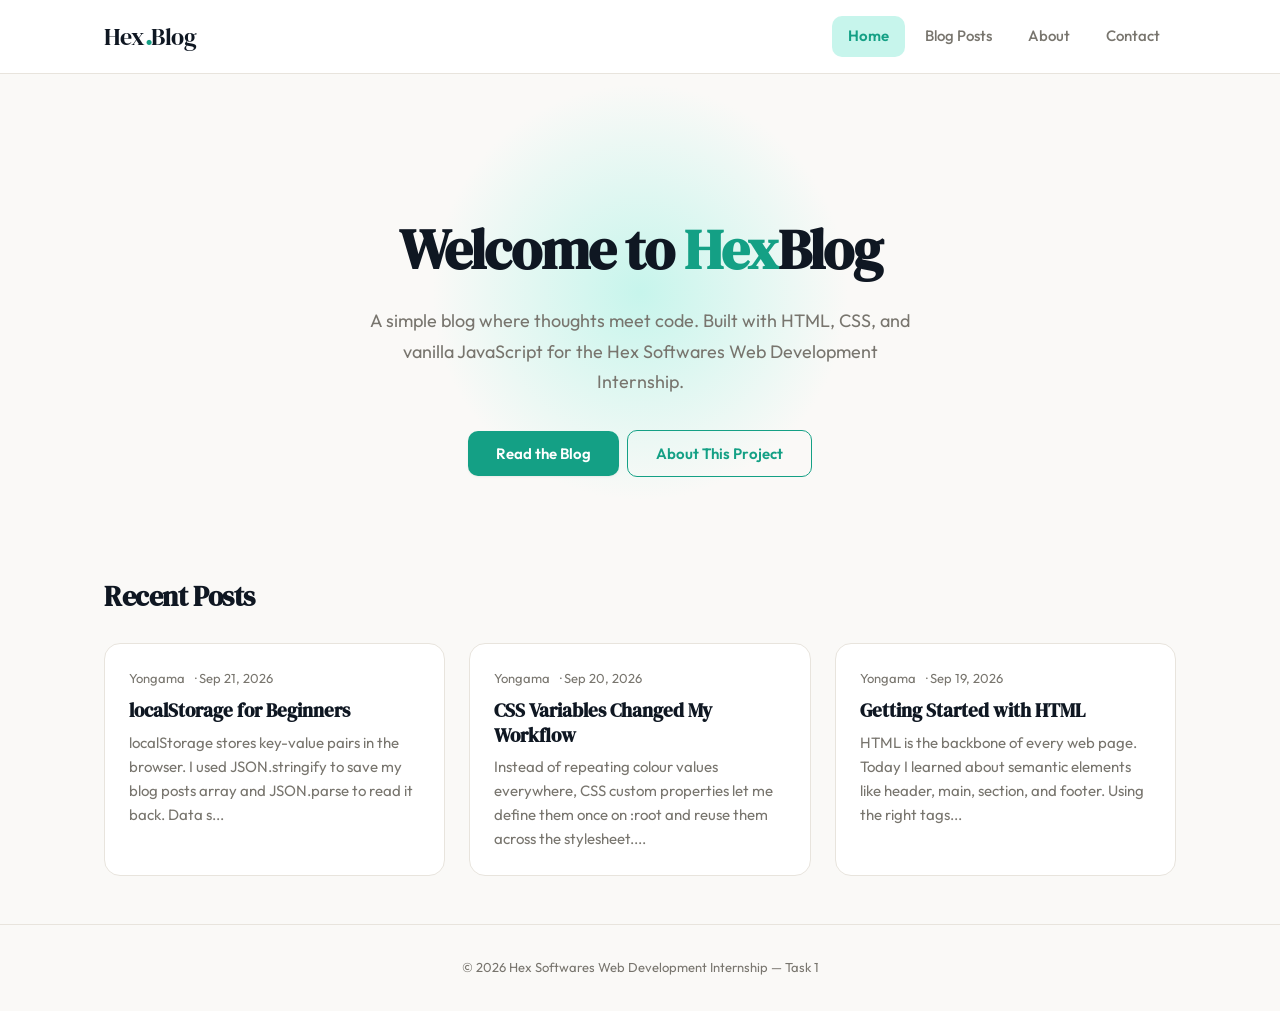
==== index.html @ 7363fd51 "Add complete blog website for Hex Softwares Task 1 Four-page responsive blog (Home, Blog Posts, Abou" ====
<!DOCTYPE html>
<html lang="en">
<head>
  <meta charset="UTF-8">
  <meta name="viewport" content="width=device-width, initial-scale=1.0">
  <title>Home — HexSoftwares Blog</title>
  <meta name="description" content="A simple blog website built for the Hex Softwares Web Development Internship — Task 1.">
  <link rel="stylesheet" href="css/styles.css">
</head>
<body>

  <!-- Header -->
  <header class="site-header">
    <div class="header-inner">
      <a href="index.html" class="logo">Hex<span class="dot">.</span>Blog</a>
      <button class="nav-toggle" aria-label="Open menu" aria-expanded="false">
        <svg xmlns="http://www.w3.org/2000/svg" fill="none" viewBox="0 0 24 24" stroke-width="2" stroke="currentColor"><path stroke-linecap="round" stroke-linejoin="round" d="M3.75 6.75h16.5M3.75 12h16.5m-16.5 5.25h16.5"/></svg>
      </button>
      <nav class="site-nav" aria-label="Primary">
        <button class="nav-close" aria-label="Close menu">
          <svg xmlns="http://www.w3.org/2000/svg" fill="none" viewBox="0 0 24 24" stroke-width="2" stroke="currentColor"><path stroke-linecap="round" stroke-linejoin="round" d="M6 18L18 6M6 6l12 12"/></svg>
        </button>
        <ul>
          <li><a href="index.html" class="active">Home</a></li>
          <li><a href="blog.html">Blog Posts</a></li>
          <li><a href="about.html">About</a></li>
          <li><a href="contact.html">Contact</a></li>
        </ul>
      </nav>
    </div>
  </header>

  <!-- Main Content -->
  <main>
    <!-- Hero Section -->
    <section class="hero">
      <h1>Welcome to <span class="accent">Hex</span>Blog</h1>
      <p class="hero-tagline">A simple blog where thoughts meet code. Built with HTML, CSS, and vanilla JavaScript for the Hex Softwares Web Development Internship.</p>
      <div class="hero-cta">
        <a href="blog.html" class="btn btn-primary">Read the Blog</a>
        <a href="about.html" class="btn btn-outline">About This Project</a>
      </div>
    </section>

    <!-- Recent Posts -->
    <section aria-labelledby="recent-heading">
      <h2 id="recent-heading" class="section-heading">Recent Posts</h2>
      <div id="recent-posts" class="card-grid cols-3"></div>
    </section>
  </main>

  <!-- Footer -->
  <footer class="site-footer">
    <p>&copy; 2026 Hex Softwares Web Development Internship &mdash; Task 1</p>
  </footer>

  <script src="js/app.js"></script>
</body>
</html>
---- css/styles.css ----
@import url('https://fonts.googleapis.com/css2?family=DM+Serif+Display:ital@0;1&family=Outfit:wght@300;400;500;600;700&display=swap');

:root {
  --font-display: 'DM Serif Display', Georgia, serif;
  --font-body: 'Outfit', system-ui, sans-serif;

  --clr-teal-50: #effcf9;
  --clr-teal-100: #c7f5ec;
  --clr-teal-200: #8de8d5;
  --clr-teal-400: #2ec4a5;
  --clr-teal-500: #14a085;
  --clr-teal-600: #0e7c68;
  --clr-teal-700: #0b5e4f;

  --clr-navy-800: #1a2332;
  --clr-navy-900: #0f1722;
  --clr-navy-950: #0a1018;

  --clr-cream-50: #faf9f7;
  --clr-cream-100: #f4f2ee;
  --clr-cream-200: #e8e4dd;

  --clr-gray-300: #c5c3be;
  --clr-gray-400: #9e9b94;
  --clr-gray-500: #78756e;
  --clr-gray-600: #5c5a54;

  --clr-red-500: #dc4a4a;
  --clr-red-100: #fce8e8;

  --clr-bg: var(--clr-cream-50);
  --clr-surface: #ffffff;
  --clr-surface-alt: var(--clr-cream-100);
  --clr-text: var(--clr-navy-900);
  --clr-text-muted: var(--clr-gray-500);
  --clr-accent: var(--clr-teal-500);
  --clr-accent-hover: var(--clr-teal-600);
  --clr-accent-soft: var(--clr-teal-100);
  --clr-border: var(--clr-cream-200);
  --clr-error: var(--clr-red-500);
  --clr-error-bg: var(--clr-red-100);

  --radius-sm: 6px;
  --radius-md: 10px;
  --radius-lg: 16px;
  --radius-xl: 24px;

  --shadow-sm: 0 1px 3px rgba(15,23,34,0.04), 0 1px 2px rgba(15,23,34,0.03);
  --shadow-md: 0 4px 12px rgba(15,23,34,0.06), 0 2px 4px rgba(15,23,34,0.04);
  --shadow-lg: 0 12px 32px rgba(15,23,34,0.08), 0 4px 8px rgba(15,23,34,0.04);
  --shadow-glow: 0 0 0 3px var(--clr-accent-soft);

  --space-xs: 4px;
  --space-sm: 8px;
  --space-md: 16px;
  --space-lg: 24px;
  --space-xl: 32px;
  --space-2xl: 48px;
  --space-3xl: 64px;
  --space-4xl: 96px;

  --max-w: 1120px;
  --transition: 220ms ease;
}

@media (prefers-color-scheme: dark) {
  :root:not([data-theme="light"]) {
    --clr-bg: var(--clr-navy-950);
    --clr-surface: var(--clr-navy-800);
    --clr-surface-alt: var(--clr-navy-900);
    --clr-text: #e8e6e1;
    --clr-text-muted: var(--clr-gray-400);
    --clr-accent: var(--clr-teal-400);
    --clr-accent-hover: var(--clr-teal-200);
    --clr-accent-soft: rgba(46,196,165,0.12);
    --clr-border: rgba(255,255,255,0.08);
    --clr-error: #f87171;
    --clr-error-bg: rgba(248,113,113,0.1);
    --shadow-sm: 0 1px 3px rgba(0,0,0,0.2);
    --shadow-md: 0 4px 12px rgba(0,0,0,0.25);
    --shadow-lg: 0 12px 32px rgba(0,0,0,0.35);
  }
}

:root[data-theme="dark"] {
  --clr-bg: var(--clr-navy-950);
  --clr-surface: var(--clr-navy-800);
  --clr-surface-alt: var(--clr-navy-900);
  --clr-text: #e8e6e1;
  --clr-text-muted: var(--clr-gray-400);
  --clr-accent: var(--clr-teal-400);
  --clr-accent-hover: var(--clr-teal-200);
  --clr-accent-soft: rgba(46,196,165,0.12);
  --clr-border: rgba(255,255,255,0.08);
  --clr-error: #f87171;
  --clr-error-bg: rgba(248,113,113,0.1);
  --shadow-sm: 0 1px 3px rgba(0,0,0,0.2);
  --shadow-md: 0 4px 12px rgba(0,0,0,0.25);
  --shadow-lg: 0 12px 32px rgba(0,0,0,0.35);
}

/* ── Reset ────────────────────────────────────────────── */

*,
*::before,
*::after {
  margin: 0;
  padding: 0;
  box-sizing: border-box;
}

html {
  scroll-behavior: smooth;
  -webkit-text-size-adjust: 100%;
}

body {
  font-family: var(--font-body);
  font-size: 16px;
  line-height: 1.65;
  color: var(--clr-text);
  background: var(--clr-bg);
  min-height: 100vh;
  display: flex;
  flex-direction: column;
  -webkit-font-smoothing: antialiased;
}

img {
  max-width: 100%;
  display: block;
}

a {
  color: var(--clr-accent);
  text-decoration: none;
  transition: color var(--transition);
}

a:hover {
  color: var(--clr-accent-hover);
}

a:focus-visible,
button:focus-visible,
input:focus-visible,
textarea:focus-visible {
  outline: 2px solid var(--clr-accent);
  outline-offset: 2px;
}

/* ── Header ───────────────────────────────────────────── */

.site-header {
  position: sticky;
  top: 0;
  z-index: 100;
  background: var(--clr-surface);
  border-bottom: 1px solid var(--clr-border);
  backdrop-filter: blur(12px);
  -webkit-backdrop-filter: blur(12px);
}

.header-inner {
  max-width: var(--max-w);
  margin: 0 auto;
  padding: var(--space-md) var(--space-lg);
  display: flex;
  align-items: center;
  justify-content: space-between;
  gap: var(--space-md);
}

.logo {
  font-family: var(--font-display);
  font-size: 1.5rem;
  color: var(--clr-text);
  text-decoration: none;
  letter-spacing: -0.02em;
  transition: color var(--transition);
}

.logo .dot {
  color: var(--clr-accent);
  font-weight: 700;
}

.logo:hover {
  color: var(--clr-accent);
}

/* ── Navigation ───────────────────────────────────────── */

.nav-toggle {
  display: none;
  background: none;
  border: none;
  cursor: pointer;
  padding: var(--space-sm);
  color: var(--clr-text);
}

.nav-toggle svg {
  width: 24px;
  height: 24px;
  display: block;
}

.site-nav ul {
  list-style: none;
  display: flex;
  gap: var(--space-xs);
}

.site-nav a {
  display: block;
  padding: var(--space-sm) var(--space-md);
  border-radius: var(--radius-md);
  color: var(--clr-text-muted);
  font-weight: 500;
  font-size: 0.9375rem;
  transition: color var(--transition), background var(--transition);
}

.site-nav a:hover {
  color: var(--clr-text);
  background: var(--clr-surface-alt);
}

.site-nav a.active {
  color: var(--clr-accent);
  background: var(--clr-accent-soft);
  font-weight: 600;
}

@media (max-width: 680px) {
  .nav-toggle {
    display: block;
  }

  .site-nav {
    position: fixed;
    inset: 0;
    background: var(--clr-surface);
    z-index: 200;
    display: flex;
    align-items: center;
    justify-content: center;
    opacity: 0;
    visibility: hidden;
    transition: opacity 280ms ease, visibility 280ms ease;
  }

  .site-nav.open {
    opacity: 1;
    visibility: visible;
  }

  .site-nav ul {
    flex-direction: column;
    align-items: center;
    gap: var(--space-md);
  }

  .site-nav a {
    font-size: 1.25rem;
    padding: var(--space-md) var(--space-xl);
  }

  .nav-close {
    position: absolute;
    top: var(--space-lg);
    right: var(--space-lg);
    background: none;
    border: none;
    cursor: pointer;
    color: var(--clr-text);
    padding: var(--space-sm);
  }

  .nav-close svg {
    width: 28px;
    height: 28px;
    display: block;
  }
}

@media (min-width: 681px) {
  .nav-close {
    display: none;
  }
}

/* ── Main ─────────────────────────────────────────────── */

main {
  flex: 1;
  max-width: var(--max-w);
  margin: 0 auto;
  padding: var(--space-2xl) var(--space-lg);
  width: 100%;
}

/* ── Hero ─────────────────────────────────────────────── */

.hero {
  text-align: center;
  padding: var(--space-4xl) var(--space-lg);
  position: relative;
}

.hero::before {
  content: '';
  position: absolute;
  top: -40px;
  left: 50%;
  transform: translateX(-50%);
  width: 420px;
  height: 420px;
  border-radius: 50%;
  background: radial-gradient(circle, var(--clr-accent-soft) 0%, transparent 70%);
  pointer-events: none;
  z-index: -1;
}

.hero h1 {
  font-family: var(--font-display);
  font-size: clamp(2.2rem, 5vw, 3.5rem);
  line-height: 1.15;
  letter-spacing: -0.025em;
  color: var(--clr-text);
  margin-bottom: var(--space-lg);
  animation: fadeSlideUp 600ms ease both;
}

.hero h1 .accent {
  color: var(--clr-accent);
}

.hero-tagline {
  font-size: 1.125rem;
  color: var(--clr-text-muted);
  max-width: 540px;
  margin: 0 auto var(--space-xl);
  line-height: 1.7;
  animation: fadeSlideUp 600ms 120ms ease both;
}

.hero-cta {
  display: inline-flex;
  align-items: center;
  gap: var(--space-sm);
  animation: fadeSlideUp 600ms 240ms ease both;
}

@keyframes fadeSlideUp {
  from {
    opacity: 0;
    transform: translateY(18px);
  }
  to {
    opacity: 1;
    transform: translateY(0);
  }
}

/* ── Section Headings ─────────────────────────────────── */

.section-heading {
  font-family: var(--font-display);
  font-size: 1.75rem;
  margin-bottom: var(--space-lg);
  letter-spacing: -0.015em;
}

.page-title {
  font-family: var(--font-display);
  font-size: clamp(1.8rem, 4vw, 2.5rem);
  margin-bottom: var(--space-lg);
  letter-spacing: -0.02em;
  animation: fadeSlideUp 500ms ease both;
}

/* ── Buttons ──────────────────────────────────────────── */

.btn {
  display: inline-flex;
  align-items: center;
  justify-content: center;
  gap: var(--space-sm);
  font-family: var(--font-body);
  font-weight: 600;
  font-size: 0.9375rem;
  padding: 12px 28px;
  border-radius: var(--radius-md);
  border: none;
  cursor: pointer;
  transition: all var(--transition);
  text-decoration: none;
  line-height: 1.4;
}

.btn-primary {
  background: var(--clr-accent);
  color: #fff;
  box-shadow: var(--shadow-sm);
}

.btn-primary:hover {
  background: var(--clr-accent-hover);
  box-shadow: var(--shadow-md);
  transform: translateY(-1px);
  color: #fff;
}

.btn-primary:active {
  transform: translateY(0);
}

.btn-outline {
  background: transparent;
  color: var(--clr-accent);
  border: 1.5px solid var(--clr-accent);
}

.btn-outline:hover {
  background: var(--clr-accent-soft);
  color: var(--clr-accent-hover);
}

.btn-danger {
  background: transparent;
  color: var(--clr-error);
  border: 1.5px solid var(--clr-error);
  font-size: 0.8125rem;
  padding: 6px 14px;
}

.btn-danger:hover {
  background: var(--clr-error-bg);
}

/* ── Cards ────────────────────────────────────────────── */

.card-grid {
  display: grid;
  gap: var(--space-lg);
}

@media (min-width: 640px) {
  .card-grid {
    grid-template-columns: repeat(2, 1fr);
  }
}

@media (min-width: 900px) {
  .card-grid.cols-3 {
    grid-template-columns: repeat(3, 1fr);
  }
}

.card {
  background: var(--clr-surface);
  border: 1px solid var(--clr-border);
  border-radius: var(--radius-lg);
  padding: var(--space-lg);
  transition: box-shadow var(--transition), transform var(--transition);
  display: flex;
  flex-direction: column;
}

.card:hover {
  box-shadow: var(--shadow-md);
  transform: translateY(-2px);
}

.card-meta {
  display: flex;
  align-items: center;
  gap: var(--space-sm);
  margin-bottom: var(--space-sm);
  font-size: 0.8125rem;
  color: var(--clr-text-muted);
  flex-wrap: wrap;
}

.card-meta .dot-sep::before {
  content: '\00b7';
  margin: 0 2px;
}

.card h3 {
  font-family: var(--font-display);
  font-size: 1.2rem;
  margin-bottom: var(--space-sm);
  line-height: 1.3;
}

.card p {
  color: var(--clr-text-muted);
  font-size: 0.9375rem;
  line-height: 1.6;
  flex: 1;
}

.card-actions {
  margin-top: var(--space-md);
  display: flex;
  gap: var(--space-sm);
}

/* ── Empty State ──────────────────────────────────────── */

.empty-state {
  text-align: center;
  padding: var(--space-3xl) var(--space-lg);
  color: var(--clr-text-muted);
}

.empty-state svg {
  width: 56px;
  height: 56px;
  margin: 0 auto var(--space-md);
  opacity: 0.4;
  color: var(--clr-accent);
}

.empty-state p {
  margin-bottom: var(--space-lg);
  font-size: 1.0625rem;
}

/* ── Forms ────────────────────────────────────────────── */

.form-section {
  background: var(--clr-surface);
  border: 1px solid var(--clr-border);
  border-radius: var(--radius-lg);
  padding: var(--space-xl);
  margin-bottom: var(--space-2xl);
}

.form-section h2 {
  font-family: var(--font-display);
  font-size: 1.4rem;
  margin-bottom: var(--space-lg);
}

.form-group {
  margin-bottom: var(--space-md);
}

.form-group label {
  display: block;
  font-weight: 500;
  font-size: 0.9375rem;
  margin-bottom: var(--space-xs);
  color: var(--clr-text);
}

.form-row {
  display: grid;
  gap: var(--space-md);
}

@media (min-width: 640px) {
  .form-row {
    grid-template-columns: 1fr 1fr;
  }
}

input[type="text"],
input[type="email"],
input[type="date"],
textarea {
  width: 100%;
  font-family: var(--font-body);
  font-size: 0.9375rem;
  padding: 10px 14px;
  border: 1.5px solid var(--clr-border);
  border-radius: var(--radius-sm);
  background: var(--clr-bg);
  color: var(--clr-text);
  transition: border-color var(--transition), box-shadow var(--transition);
  line-height: 1.5;
}

input:focus,
textarea:focus {
  border-color: var(--clr-accent);
  box-shadow: var(--shadow-glow);
}

textarea {
  resize: vertical;
  min-height: 120px;
}

.field-error {
  color: var(--clr-error);
  font-size: 0.8125rem;
  margin-top: var(--space-xs);
  display: none;
}

.form-group.has-error input,
.form-group.has-error textarea {
  border-color: var(--clr-error);
}

.form-group.has-error .field-error {
  display: block;
}

.form-success {
  background: var(--clr-accent-soft);
  color: var(--clr-teal-700);
  padding: var(--space-md) var(--space-lg);
  border-radius: var(--radius-md);
  font-weight: 500;
  margin-top: var(--space-md);
  display: none;
  animation: fadeSlideUp 300ms ease both;
}

@media (prefers-color-scheme: dark) {
  :root:not([data-theme="light"]) .form-success {
    color: var(--clr-teal-200);
  }
}

:root[data-theme="dark"] .form-success {
  color: var(--clr-teal-200);
}

/* ── About & Contact pages ────────────────────────────── */

.prose {
  max-width: 680px;
}

.prose p {
  margin-bottom: var(--space-md);
  color: var(--clr-text-muted);
  line-height: 1.75;
}

.prose p:last-child {
  margin-bottom: 0;
}

.highlight-box {
  background: var(--clr-accent-soft);
  border-left: 4px solid var(--clr-accent);
  border-radius: 0 var(--radius-md) var(--radius-md) 0;
  padding: var(--space-lg);
  margin: var(--space-xl) 0;
}

.highlight-box p {
  color: var(--clr-text) !important;
  margin: 0;
  font-weight: 500;
}

/* ── Footer ───────────────────────────────────────────── */

.site-footer {
  border-top: 1px solid var(--clr-border);
  padding: var(--space-xl) var(--space-lg);
  text-align: center;
  color: var(--clr-text-muted);
  font-size: 0.8125rem;
  margin-top: auto;
}

.site-footer a {
  color: var(--clr-accent);
  font-weight: 500;
}

/* ── Toast notification ───────────────────────────────── */

.toast {
  position: fixed;
  bottom: var(--space-xl);
  right: var(--space-xl);
  background: var(--clr-surface);
  border: 1px solid var(--clr-border);
  border-radius: var(--radius-md);
  padding: var(--space-md) var(--space-lg);
  box-shadow: var(--shadow-lg);
  font-weight: 500;
  font-size: 0.9375rem;
  z-index: 1000;
  animation: toastIn 300ms ease both;
  max-width: 360px;
}

.toast.success {
  border-left: 4px solid var(--clr-accent);
}

.toast.removing {
  animation: toastOut 250ms ease both;
}

@keyframes toastIn {
  from {
    opacity: 0;
    transform: translateY(16px) scale(0.96);
  }
  to {
    opacity: 1;
    transform: translateY(0) scale(1);
  }
}

@keyframes toastOut {
  to {
    opacity: 0;
    transform: translateY(10px) scale(0.96);
  }
}

/* ── Utilities ────────────────────────────────────────── */

.sr-only {
  position: absolute;
  width: 1px;
  height: 1px;
  padding: 0;
  margin: -1px;
  overflow: hidden;
  clip: rect(0,0,0,0);
  border: 0;
}

@media (prefers-reduced-motion: reduce) {
  *,
  *::before,
  *::after {
    animation-duration: 0.01ms !important;
    animation-iteration-count: 1 !important;
    transition-duration: 0.01ms !important;
  }

  html {
    scroll-behavior: auto;
  }
}
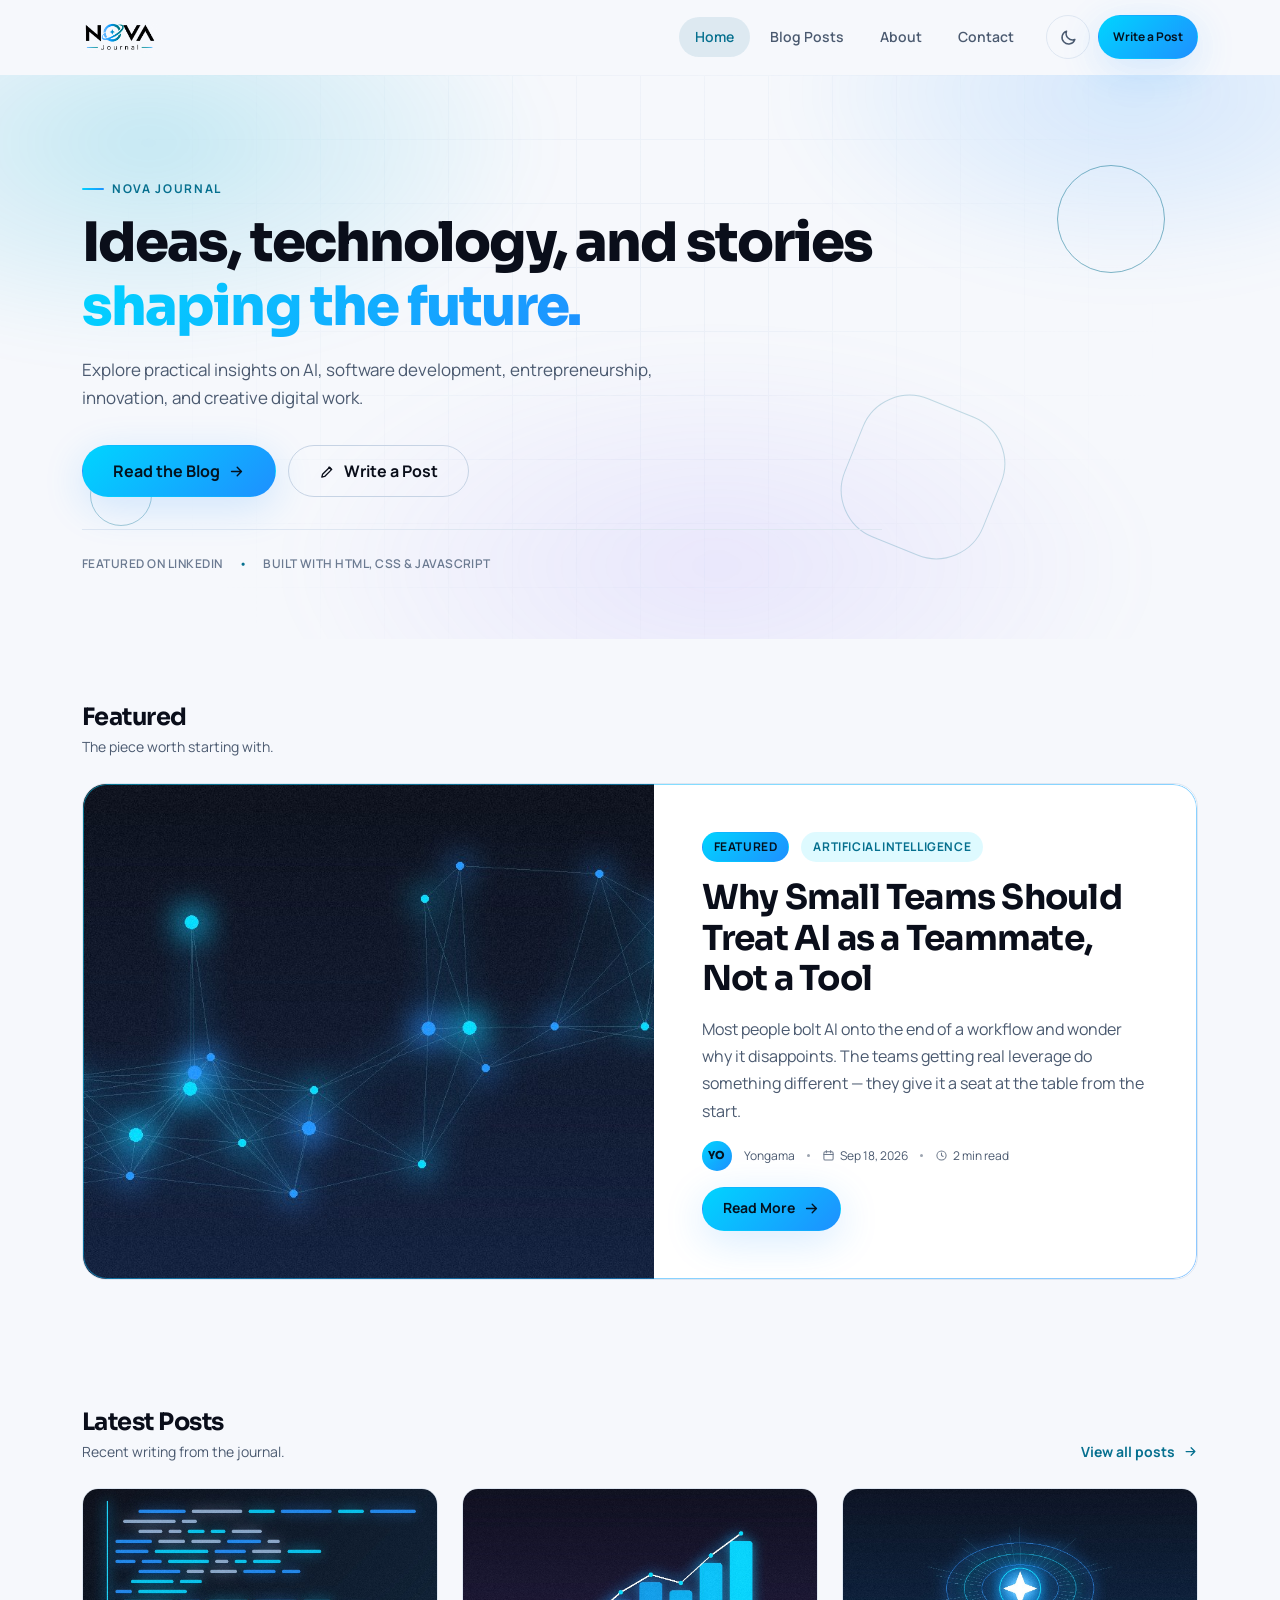
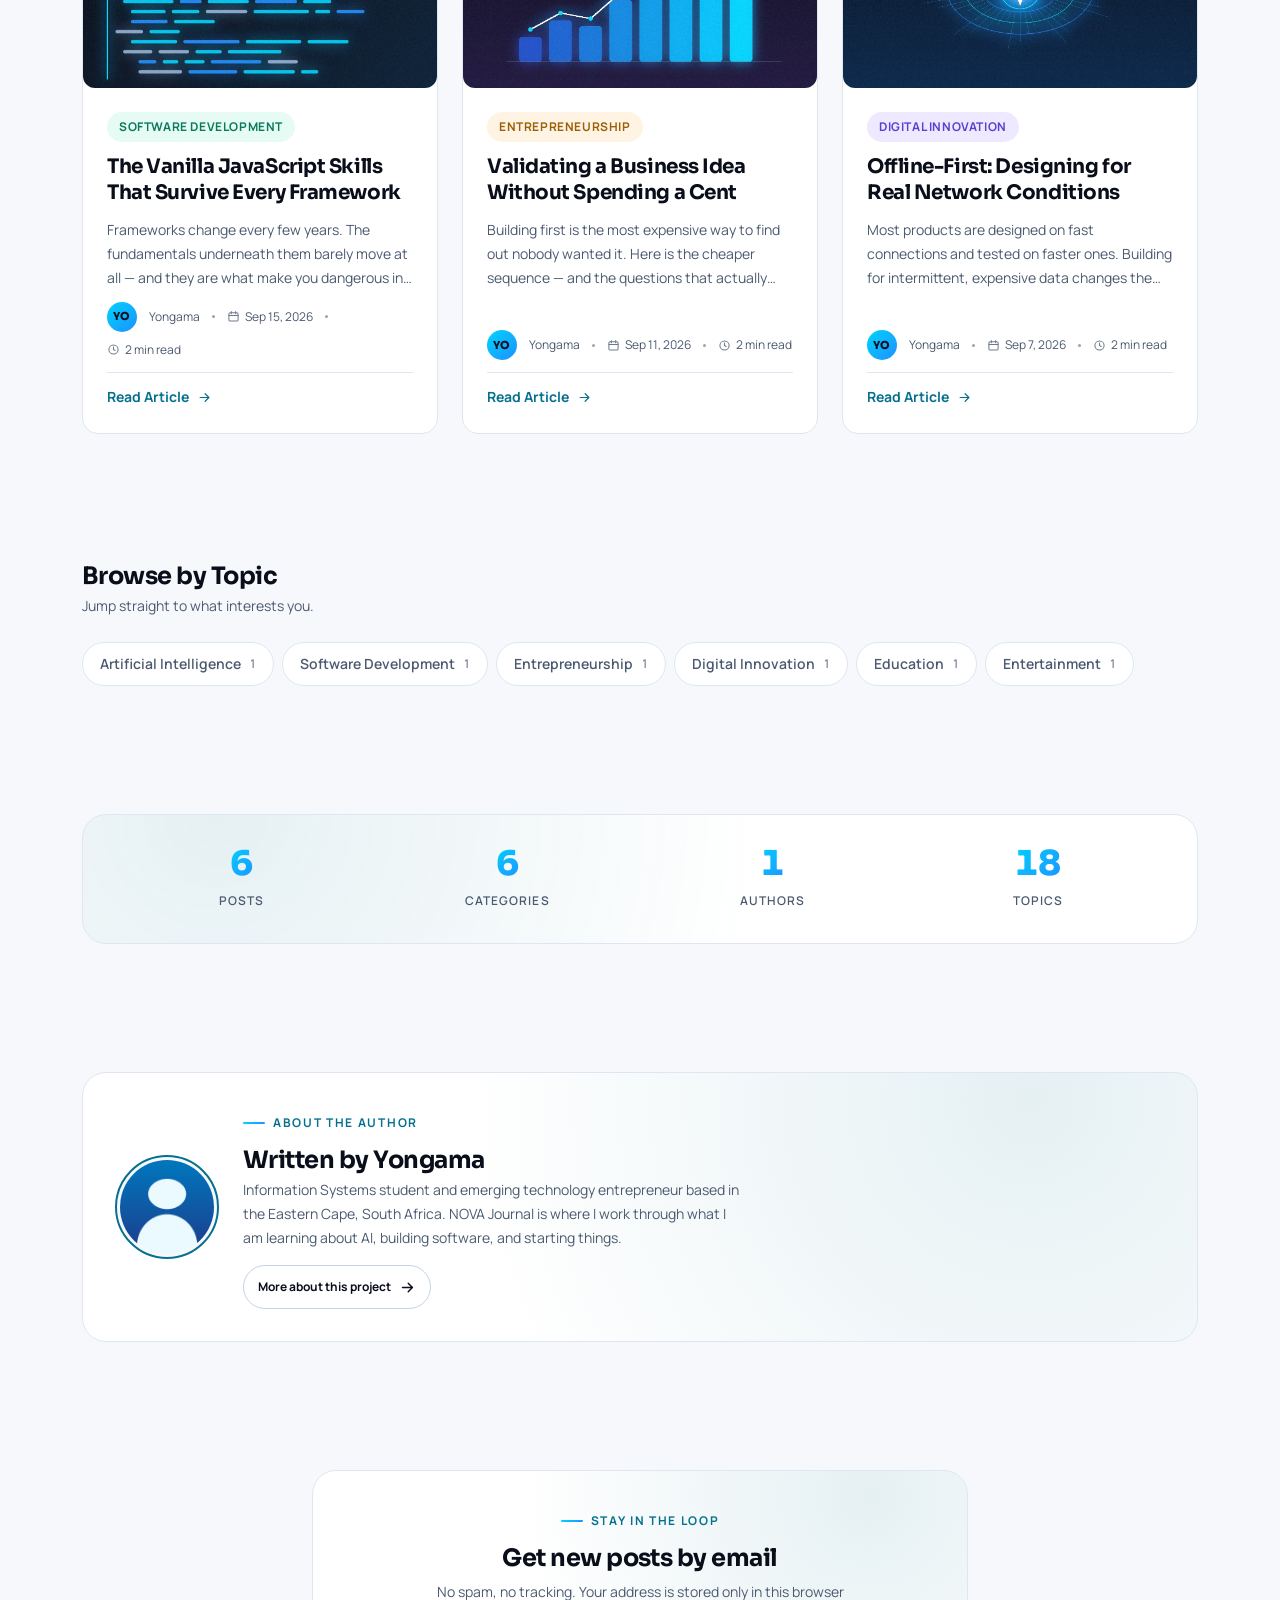
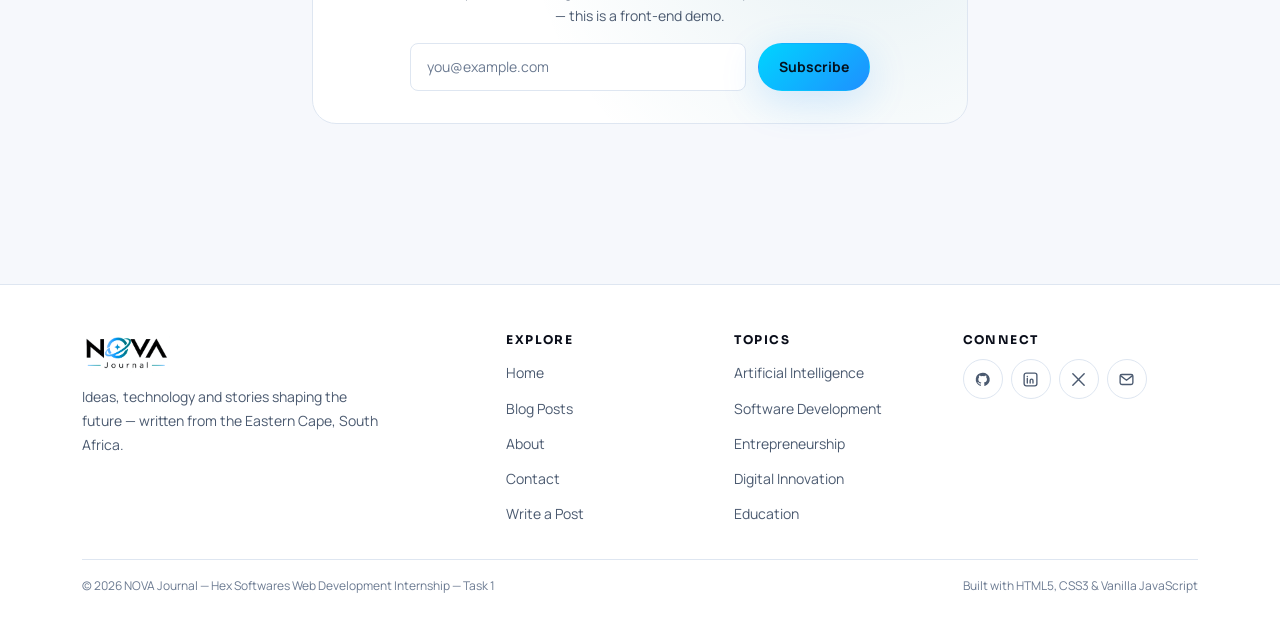
==== commit 404e5871: "Rebuild as NOVA Journal: six-page blog with images, search and editor Expands the four-page starter " ====
--- a/index.html
+++ b/index.html
@@ -1,59 +1,282 @@
 <!DOCTYPE html>
-<html lang="en">
+<html lang="en" data-theme="dark">
 <head>
-  <meta charset="UTF-8">
-  <meta name="viewport" content="width=device-width, initial-scale=1.0">
-  <title>Home — HexSoftwares Blog</title>
-  <meta name="description" content="A simple blog website built for the Hex Softwares Web Development Internship — Task 1.">
-  <link rel="stylesheet" href="css/styles.css">
+<meta charset="UTF-8">
+<meta name="viewport" content="width=device-width, initial-scale=1.0">
+<title>NOVA Journal — Ideas, Technology and Stories Shaping the Future</title>
+<meta name="description" content="A personal technology journal covering AI, software development, entrepreneurship, digital innovation, education and creative media. Built for the Hex Softwares Web Development Internship.">
+<link rel="icon" href="assets/images/favicon.png" type="image/png">
+<link rel="stylesheet" href="css/style.css">
+<link rel="stylesheet" href="css/responsive.css">
+<script>
+/* Apply the saved theme before first paint so there is no colour flash. */
+(function () {
+  try {
+    var raw = localStorage.getItem('hexsoftwares_theme');
+    var t = raw ? JSON.parse(raw) : null;
+    if (t !== 'light' && t !== 'dark') {
+      t = (window.matchMedia && window.matchMedia('(prefers-color-scheme: light)').matches) ? 'light' : 'dark';
+    }
+    document.documentElement.setAttribute('data-theme', t);
+  } catch (e) { /* keep the dark default */ }
+  document.documentElement.classList.add('js');
+})();
+</script>
 </head>
 <body>
 
-  <!-- Header -->
-  <header class="site-header">
-    <div class="header-inner">
-      <a href="index.html" class="logo">Hex<span class="dot">.</span>Blog</a>
-      <button class="nav-toggle" aria-label="Open menu" aria-expanded="false">
-        <svg xmlns="http://www.w3.org/2000/svg" fill="none" viewBox="0 0 24 24" stroke-width="2" stroke="currentColor"><path stroke-linecap="round" stroke-linejoin="round" d="M3.75 6.75h16.5M3.75 12h16.5m-16.5 5.25h16.5"/></svg>
+<a class="skip-link" href="#main">Skip to content</a>
+
+<!-- ===================== HEADER ===================== -->
+<header class="site-header">
+  <div class="container header-inner">
+    <a href="index.html" class="brand" aria-label="NOVA Journal — home">
+      <img src="assets/images/nova-journal-logo.png" alt="NOVA Journal" width="1053" height="476" data-fallback="assets/images/fallback.jpg">
+    </a>
+
+    <nav class="site-nav" id="site-nav" aria-label="Primary">
+      <ul>
+        <li><a class="nav-link" href="index.html" data-page="index.html">Home</a></li>
+        <li><a class="nav-link" href="blog.html" data-page="blog.html post.html">Blog Posts</a></li>
+        <li><a class="nav-link" href="about.html" data-page="about.html">About</a></li>
+        <li><a class="nav-link" href="contact.html" data-page="contact.html">Contact</a></li>
+      </ul>
+      <div class="nav-cta">
+        <a class="btn btn-primary" href="create-post.html">Write a Post</a>
+      </div>
+    </nav>
+
+    <div class="header-actions">
+      <button class="btn-icon theme-toggle" type="button" aria-label="Switch theme">
+        <svg class="icon-sun" viewBox="0 0 24 24" fill="none" stroke="currentColor" stroke-width="1.9" stroke-linecap="round" aria-hidden="true"><circle cx="12" cy="12" r="4.2"/><path d="M12 2v2M12 20v2M2 12h2M20 12h2M4.9 4.9l1.4 1.4M17.7 17.7l1.4 1.4M19.1 4.9l-1.4 1.4M6.3 17.7l-1.4 1.4"/></svg>
+        <svg class="icon-moon" viewBox="0 0 24 24" fill="none" stroke="currentColor" stroke-width="1.9" stroke-linecap="round" stroke-linejoin="round" aria-hidden="true"><path d="M20 14.5A8.2 8.2 0 019.5 4 8.3 8.3 0 1020 14.5z"/></svg>
       </button>
-      <nav class="site-nav" aria-label="Primary">
-        <button class="nav-close" aria-label="Close menu">
-          <svg xmlns="http://www.w3.org/2000/svg" fill="none" viewBox="0 0 24 24" stroke-width="2" stroke="currentColor"><path stroke-linecap="round" stroke-linejoin="round" d="M6 18L18 6M6 6l12 12"/></svg>
-        </button>
+
+      <a class="btn btn-primary btn-sm btn-cta" href="create-post.html">Write a Post</a>
+
+      <button class="nav-toggle" type="button" aria-label="Open navigation menu" aria-expanded="false" aria-controls="site-nav">
+        <svg class="icon-open" viewBox="0 0 24 24" fill="none" stroke="currentColor" stroke-width="2" stroke-linecap="round" aria-hidden="true"><path d="M4 7h16M4 12h16M4 17h16"/></svg>
+        <svg class="icon-close" viewBox="0 0 24 24" fill="none" stroke="currentColor" stroke-width="2" stroke-linecap="round" aria-hidden="true"><path d="M6 6l12 12M18 6L6 18"/></svg>
+      </button>
+    </div>
+  </div>
+</header>
+
+<main id="main">
+
+  <!-- ===================== HERO ===================== -->
+  <section class="hero">
+    <div class="hero-mesh" aria-hidden="true"></div>
+    <span class="hero-shape s1" aria-hidden="true"></span>
+    <span class="hero-shape s2" aria-hidden="true"></span>
+    <span class="hero-shape s3" aria-hidden="true"></span>
+
+    <div class="container">
+      <div class="hero-inner">
+        <p class="eyebrow">NOVA Journal</p>
+        <h1>Ideas, technology, and stories <span class="grad">shaping the future.</span></h1>
+        <p class="hero-sub">Explore practical insights on AI, software development, entrepreneurship, innovation, and creative digital work.</p>
+
+        <div class="hero-cta">
+          <a class="btn btn-primary btn-lg" href="blog.html">
+            Read the Blog
+            <svg viewBox="0 0 24 24" fill="none" stroke="currentColor" stroke-width="2" stroke-linecap="round" stroke-linejoin="round" aria-hidden="true"><path d="M5 12h14M13 6l6 6-6 6"/></svg>
+          </a>
+          <a class="btn btn-ghost btn-lg" href="create-post.html">
+            <svg viewBox="0 0 24 24" fill="none" stroke="currentColor" stroke-width="1.9" stroke-linecap="round" stroke-linejoin="round" aria-hidden="true"><path d="M4 20l4-1 10-10-3-3L5 16z"/><path d="M14 6l3 3"/></svg>
+            Write a Post
+          </a>
+        </div>
+
+        <p class="trust-strip">
+          <span>Featured on LinkedIn</span>
+          <span class="sep" aria-hidden="true">•</span>
+          <span>Built with HTML, CSS &amp; JavaScript</span>
+        </p>
+      </div>
+    </div>
+  </section>
+
+  <!-- ===================== FEATURED POST ===================== -->
+  <section class="section" aria-labelledby="featured-heading">
+    <div class="container">
+      <div class="section-head reveal">
+        <div>
+          <h2 class="section-title" id="featured-heading">Featured</h2>
+          <p class="section-sub">The piece worth starting with.</p>
+        </div>
+      </div>
+      <div id="featured-post"></div>
+    </div>
+  </section>
+
+  <!-- ===================== LATEST POSTS ===================== -->
+  <section class="section" aria-labelledby="latest-heading">
+    <div class="container">
+      <div class="section-head reveal">
+        <div>
+          <h2 class="section-title" id="latest-heading">Latest Posts</h2>
+          <p class="section-sub">Recent writing from the journal.</p>
+        </div>
+        <a class="read-link" href="blog.html">
+          View all posts
+          <svg viewBox="0 0 24 24" fill="none" stroke="currentColor" stroke-width="2" stroke-linecap="round" stroke-linejoin="round" aria-hidden="true"><path d="M5 12h14M13 6l6 6-6 6"/></svg>
+        </a>
+      </div>
+      <div class="grid grid-3" id="latest-posts"></div>
+    </div>
+  </section>
+
+  <!-- ===================== CATEGORIES ===================== -->
+  <section class="section" aria-labelledby="topics-heading">
+    <div class="container">
+      <div class="section-head reveal">
+        <div>
+          <h2 class="section-title" id="topics-heading">Browse by Topic</h2>
+          <p class="section-sub">Jump straight to what interests you.</p>
+        </div>
+      </div>
+      <div class="chip-row reveal" id="category-chips"></div>
+    </div>
+  </section>
+
+  <!-- ===================== STATS ===================== -->
+  <section class="section" aria-labelledby="stats-heading">
+    <div class="container">
+      <h2 class="sr-only" id="stats-heading">Journal statistics</h2>
+      <div class="stats reveal" id="stats">
+        <div class="stat">
+          <span class="stat-num" data-stat="posts">0</span>
+          <span class="stat-label">Posts</span>
+        </div>
+        <div class="stat">
+          <span class="stat-num" data-stat="categories">0</span>
+          <span class="stat-label">Categories</span>
+        </div>
+        <div class="stat">
+          <span class="stat-num" data-stat="authors">0</span>
+          <span class="stat-label">Authors</span>
+        </div>
+        <div class="stat">
+          <span class="stat-num" data-stat="topics">0</span>
+          <span class="stat-label">Topics</span>
+        </div>
+      </div>
+    </div>
+  </section>
+
+  <!-- ===================== ABOUT PREVIEW ===================== -->
+  <section class="section" aria-labelledby="about-preview-heading">
+    <div class="container">
+      <div class="panel panel-gradient reveal">
+        <div class="about-preview">
+          <img class="about-portrait" src="assets/images/author-avatar.jpg" alt="Portrait of Yongama, author of NOVA Journal" width="400" height="400" data-fallback="assets/images/fallback.jpg">
+          <div>
+            <p class="eyebrow">About the author</p>
+            <h2 class="section-title" id="about-preview-heading">Written by Yongama</h2>
+            <p class="section-sub" style="font-size:var(--fs-sm); margin-bottom:var(--sp-4); max-width:56ch;">
+              Information Systems student and emerging technology entrepreneur based in the Eastern Cape, South Africa.
+              NOVA Journal is where I work through what I am learning about AI, building software, and starting things.
+            </p>
+            <a class="btn btn-ghost btn-sm" href="about.html">
+              More about this project
+              <svg viewBox="0 0 24 24" fill="none" stroke="currentColor" stroke-width="2" stroke-linecap="round" stroke-linejoin="round" aria-hidden="true"><path d="M5 12h14M13 6l6 6-6 6"/></svg>
+            </a>
+          </div>
+        </div>
+      </div>
+    </div>
+  </section>
+
+  <!-- ===================== NEWSLETTER ===================== -->
+  <section class="section" aria-labelledby="newsletter-heading">
+    <div class="container container-narrow">
+      <div class="panel panel-gradient reveal" style="text-align:center;">
+        <p class="eyebrow" style="justify-content:center;">Stay in the loop</p>
+        <h2 class="section-title" id="newsletter-heading">Get new posts by email</h2>
+        <p class="section-sub" style="max-width:46ch; margin:var(--sp-2) auto 0;">
+          No spam, no tracking. Your address is stored only in this browser — this is a front-end demo.
+        </p>
+
+        <form class="newsletter-form" data-newsletter novalidate style="justify-content:center; max-width:460px; margin-inline:auto;">
+          <div class="field">
+            <label class="sr-only" for="newsletter-email">Email address</label>
+            <input type="email" id="newsletter-email" name="email" placeholder="you@example.com" autocomplete="email" required>
+            <p class="field-error" id="newsletter-error">Please enter a valid email address.</p>
+          </div>
+          <button class="btn btn-primary" type="submit">Subscribe</button>
+        </form>
+      </div>
+    </div>
+  </section>
+
+</main>
+
+<!-- ===================== FOOTER ===================== -->
+<footer class="site-footer">
+  <div class="container">
+    <div class="footer-grid">
+      <div>
+        <a href="index.html" class="footer-brand" aria-label="NOVA Journal — home">
+          <img src="assets/images/nova-journal-logo.png" alt="NOVA Journal" width="1053" height="476" data-fallback="assets/images/fallback.jpg">
+        </a>
+        <p class="footer-tagline">Ideas, technology and stories shaping the future — written from the Eastern Cape, South Africa.</p>
+      </div>
+
+      <div class="footer-col">
+        <h4>Explore</h4>
         <ul>
-          <li><a href="index.html" class="active">Home</a></li>
+          <li><a href="index.html">Home</a></li>
           <li><a href="blog.html">Blog Posts</a></li>
           <li><a href="about.html">About</a></li>
           <li><a href="contact.html">Contact</a></li>
+          <li><a href="create-post.html">Write a Post</a></li>
         </ul>
-      </nav>
-    </div>
-  </header>
-
-  <!-- Main Content -->
-  <main>
-    <!-- Hero Section -->
-    <section class="hero">
-      <h1>Welcome to <span class="accent">Hex</span>Blog</h1>
-      <p class="hero-tagline">A simple blog where thoughts meet code. Built with HTML, CSS, and vanilla JavaScript for the Hex Softwares Web Development Internship.</p>
-      <div class="hero-cta">
-        <a href="blog.html" class="btn btn-primary">Read the Blog</a>
-        <a href="about.html" class="btn btn-outline">About This Project</a>
-      </div>
-    </section>
-
-    <!-- Recent Posts -->
-    <section aria-labelledby="recent-heading">
-      <h2 id="recent-heading" class="section-heading">Recent Posts</h2>
-      <div id="recent-posts" class="card-grid cols-3"></div>
-    </section>
-  </main>
-
-  <!-- Footer -->
-  <footer class="site-footer">
-    <p>&copy; 2026 Hex Softwares Web Development Internship &mdash; Task 1</p>
-  </footer>
-
-  <script src="js/app.js"></script>
+      </div>
+
+      <div class="footer-col">
+        <h4>Topics</h4>
+        <ul>
+          <li><a href="blog.html?category=Artificial%20Intelligence">Artificial Intelligence</a></li>
+          <li><a href="blog.html?category=Software%20Development">Software Development</a></li>
+          <li><a href="blog.html?category=Entrepreneurship">Entrepreneurship</a></li>
+          <li><a href="blog.html?category=Digital%20Innovation">Digital Innovation</a></li>
+          <li><a href="blog.html?category=Education">Education</a></li>
+        </ul>
+      </div>
+
+      <div class="footer-col">
+        <h4>Connect</h4>
+        <div class="social-row">
+          <a href="https://github.com" target="_blank" rel="noopener noreferrer" aria-label="GitHub profile">
+            <svg viewBox="0 0 24 24" fill="currentColor" aria-hidden="true"><path d="M12 2.4a9.6 9.6 0 00-3 18.7c.5.1.6-.2.6-.5v-1.7c-2.6.6-3.2-1.2-3.2-1.2-.5-1.1-1.1-1.4-1.1-1.4-.9-.6.1-.6.1-.6 1 .1 1.5 1 1.5 1 .9 1.5 2.3 1.1 2.9.8.1-.6.3-1.1.6-1.3-2.1-.2-4.3-1-4.3-4.6 0-1 .4-1.9 1-2.5-.1-.3-.4-1.3.1-2.6 0 0 .8-.3 2.6 1a9 9 0 014.8 0c1.8-1.3 2.6-1 2.6-1 .5 1.3.2 2.3.1 2.6.6.6 1 1.5 1 2.5 0 3.6-2.2 4.4-4.3 4.6.3.3.6.9.6 1.8v2.7c0 .3.2.6.7.5A9.6 9.6 0 0012 2.4z"/></svg>
+          </a>
+          <a href="https://www.linkedin.com" target="_blank" rel="noopener noreferrer" aria-label="LinkedIn profile">
+            <svg viewBox="0 0 24 24" fill="none" stroke="currentColor" stroke-width="1.9" stroke-linecap="round" aria-hidden="true"><rect x="3" y="3" width="18" height="18" rx="3"/><path d="M7.5 10.5V17M7.5 7.6v.1M11.5 17v-3.6a2 2 0 014 0V17"/></svg>
+          </a>
+          <a href="https://x.com" target="_blank" rel="noopener noreferrer" aria-label="X profile">
+            <svg viewBox="0 0 24 24" fill="none" stroke="currentColor" stroke-width="2" stroke-linecap="round" aria-hidden="true"><path d="M4 4l16 16M20 4L4 20"/></svg>
+          </a>
+          <a href="contact.html" aria-label="Contact page">
+            <svg viewBox="0 0 24 24" fill="none" stroke="currentColor" stroke-width="1.9" stroke-linecap="round" stroke-linejoin="round" aria-hidden="true"><rect x="3" y="5" width="18" height="14" rx="2.5"/><path d="M3.5 6.5L12 13l8.5-6.5"/></svg>
+          </a>
+        </div>
+      </div>
+    </div>
+
+    <div class="footer-bottom">
+      <p>&copy; 2026 NOVA Journal — Hex Softwares Web Development Internship — Task 1</p>
+      <p>Built with HTML5, CSS3 &amp; Vanilla JavaScript</p>
+    </div>
+  </div>
+</footer>
+
+<button class="scroll-top" type="button" aria-label="Scroll back to top">
+  <svg viewBox="0 0 24 24" fill="none" stroke="currentColor" stroke-width="2" stroke-linecap="round" stroke-linejoin="round" aria-hidden="true"><path d="M12 19V5M5 12l7-7 7 7"/></svg>
+</button>
+
+<script src="js/data.js"></script>
+<script src="js/app.js"></script>
+<script src="js/blog.js"></script>
 </body>
 </html>
--- a/css/style.css
+++ b/css/style.css
@@ -0,0 +1,1654 @@
+/* ==========================================================================
+   NOVA JOURNAL — Design System
+   Hex Softwares Web Development Internship — Task 1
+   Mobile-first base styles. Breakpoint overrides live in responsive.css
+   ========================================================================== */
+
+@import url('https://fonts.googleapis.com/css2?family=Manrope:wght@400;500;600;700;800&family=Sora:wght@400;600;700;800&display=swap');
+
+/* --------------------------------------------------------------------------
+   1. DESIGN TOKENS
+   -------------------------------------------------------------------------- */
+
+:root {
+  /* Brand constants — identical in both themes (decorative use only) */
+  --brand-cyan: #00D4FF;
+  --brand-blue: #1E90FF;
+  --brand-navy: #0A0E1A;
+  --brand-gradient: linear-gradient(135deg, var(--brand-cyan) 0%, var(--brand-blue) 100%);
+
+  /* Typography */
+  --font-display: 'Sora', 'Segoe UI', system-ui, -apple-system, sans-serif;
+  --font-body: 'Manrope', 'Segoe UI', system-ui, -apple-system, sans-serif;
+
+  --fs-xs: 0.75rem;
+  --fs-sm: 0.875rem;
+  --fs-base: 1rem;
+  --fs-md: 1.0625rem;
+  --fs-lg: 1.25rem;
+  --fs-xl: 1.5rem;
+  --fs-2xl: 2rem;
+  --fs-3xl: 2.5rem;
+  --fs-4xl: 3.25rem;
+
+  /* Spacing scale (4/8px rhythm) */
+  --sp-1: 4px;
+  --sp-2: 8px;
+  --sp-3: 12px;
+  --sp-4: 16px;
+  --sp-5: 24px;
+  --sp-6: 32px;
+  --sp-7: 48px;
+  --sp-8: 64px;
+  --sp-9: 96px;
+
+  /* Radius */
+  --r-sm: 8px;
+  --r-md: 12px;
+  --r-lg: 16px;
+  --r-xl: 24px;
+  --r-pill: 999px;
+
+  /* Layout */
+  --max-w: 1180px;
+  --max-w-narrow: 720px;
+  --header-h: 68px;
+
+  /* Motion */
+  --t-fast: 140ms cubic-bezier(.4, 0, .2, 1);
+  --t-base: 240ms cubic-bezier(.4, 0, .2, 1);
+  --t-slow: 420ms cubic-bezier(.16, 1, .3, 1);
+
+  /* Layering */
+  --z-header: 100;
+  --z-drawer: 200;
+  --z-modal: 400;
+  --z-toast: 500;
+}
+
+/* ---- Dark theme (brand default) ---- */
+:root,
+[data-theme="dark"] {
+  --bg: #0A0E1A;
+  --bg-elevated: #0E1422;
+  --surface: #121A2B;
+  --surface-2: #182236;
+  --surface-hover: #1D2941;
+  --border: rgba(255, 255, 255, 0.09);
+  --border-strong: rgba(255, 255, 255, 0.16);
+
+  --text: #E9EEF7;
+  --text-muted: #9BAAC2;
+  --text-faint: #6C7C96;
+
+  /* Accent used for TEXT and ICONS — contrast-checked against --bg */
+  --accent: #00D4FF;
+  --accent-2: #5BB0FF;
+  --accent-soft: rgba(0, 212, 255, 0.12);
+  --accent-ring: rgba(0, 212, 255, 0.38);
+
+  --danger: #FF6B6B;
+  --danger-soft: rgba(255, 107, 107, 0.13);
+  --success: #38E0A6;
+  --success-soft: rgba(56, 224, 166, 0.13);
+
+  --btn-on-accent: #04121F;
+
+  --shadow-sm: 0 1px 2px rgba(0, 0, 0, .4);
+  --shadow-md: 0 8px 24px rgba(0, 0, 0, .42);
+  --shadow-lg: 0 20px 56px rgba(0, 0, 0, .55);
+  --shadow-glow: 0 10px 40px rgba(0, 150, 220, .28);
+
+  --hero-mesh-1: rgba(0, 212, 255, .20);
+  --hero-mesh-2: rgba(30, 144, 255, .18);
+  --hero-mesh-3: rgba(120, 80, 255, .14);
+  --scrim: rgba(4, 8, 16, .72);
+}
+
+/* ---- Light theme ---- */
+[data-theme="light"] {
+  --bg: #F6F8FC;
+  --bg-elevated: #FFFFFF;
+  --surface: #FFFFFF;
+  --surface-2: #EEF3FA;
+  --surface-hover: #E6EDF7;
+  --border: #DEE6F1;
+  --border-strong: #C6D3E4;
+
+  --text: #0A0E1A;
+  --text-muted: #4B5A70;
+  --text-faint: #6B7A91;
+
+  /* Darkened cyan so accent TEXT stays >= 4.5:1 on white surfaces */
+  --accent: #06708F;
+  --accent-2: #1257C4;
+  --accent-soft: rgba(6, 112, 143, 0.10);
+  --accent-ring: rgba(6, 112, 143, 0.35);
+
+  --danger: #C7342F;
+  --danger-soft: rgba(199, 52, 47, 0.09);
+  --success: #067A55;
+  --success-soft: rgba(6, 122, 85, 0.10);
+
+  --btn-on-accent: #04121F;
+
+  --shadow-sm: 0 1px 2px rgba(16, 32, 56, .07);
+  --shadow-md: 0 8px 24px rgba(16, 32, 56, .10);
+  --shadow-lg: 0 20px 56px rgba(16, 32, 56, .14);
+  --shadow-glow: 0 10px 40px rgba(30, 144, 255, .18);
+
+  --hero-mesh-1: rgba(0, 170, 210, .20);
+  --hero-mesh-2: rgba(30, 144, 255, .16);
+  --hero-mesh-3: rgba(140, 110, 255, .12);
+  --scrim: rgba(255, 255, 255, .70);
+}
+
+/* --------------------------------------------------------------------------
+   2. RESET & BASE
+   -------------------------------------------------------------------------- */
+
+*,
+*::before,
+*::after { box-sizing: border-box; margin: 0; padding: 0; }
+
+html {
+  scroll-behavior: smooth;
+  -webkit-text-size-adjust: 100%;
+  scroll-padding-top: calc(var(--header-h) + 16px);
+  /* `clip` contains the off-screen mobile drawer without creating a scroll
+     container, so position:sticky on the header keeps working. */
+  overflow-x: clip;
+}
+
+body {
+  font-family: var(--font-body);
+  font-size: var(--fs-base);
+  line-height: 1.7;
+  color: var(--text);
+  background: var(--bg);
+  min-height: 100vh;
+  min-height: 100dvh;
+  display: flex;
+  flex-direction: column;
+  -webkit-font-smoothing: antialiased;
+  overflow-x: hidden;
+  transition: background-color var(--t-base), color var(--t-base);
+}
+
+img { max-width: 100%; display: block; }
+svg { flex-shrink: 0; }
+
+h1, h2, h3, h4 {
+  font-family: var(--font-display);
+  font-weight: 700;
+  line-height: 1.18;
+  letter-spacing: -0.022em;
+  color: var(--text);
+}
+
+a { color: var(--accent); text-decoration: none; transition: color var(--t-fast); }
+a:hover { color: var(--accent-2); }
+
+button { font: inherit; color: inherit; background: none; border: none; cursor: pointer; }
+input, textarea, select { font: inherit; color: inherit; }
+
+/* Visible focus for keyboard users only */
+:focus-visible {
+  outline: 2px solid var(--accent);
+  outline-offset: 3px;
+  border-radius: 4px;
+}
+
+::selection { background: var(--accent-soft); color: var(--text); }
+
+/* --------------------------------------------------------------------------
+   3. LAYOUT HELPERS
+   -------------------------------------------------------------------------- */
+
+.container {
+  width: 100%;
+  max-width: var(--max-w);
+  margin-inline: auto;
+  padding-inline: var(--sp-5);
+}
+
+.container-narrow { max-width: var(--max-w-narrow); }
+
+main { flex: 1 0 auto; width: 100%; }
+
+.section { padding-block: var(--sp-7); }
+.section-lg { padding-block: var(--sp-8); }
+
+.section-head {
+  display: flex;
+  flex-wrap: wrap;
+  align-items: flex-end;
+  justify-content: space-between;
+  gap: var(--sp-3);
+  margin-bottom: var(--sp-5);
+}
+
+.section-title { font-size: var(--fs-xl); }
+
+.section-sub {
+  color: var(--text-muted);
+  font-size: var(--fs-sm);
+  margin-top: var(--sp-1);
+}
+
+.eyebrow {
+  display: inline-flex;
+  align-items: center;
+  gap: var(--sp-2);
+  font-size: var(--fs-xs);
+  font-weight: 700;
+  letter-spacing: .14em;
+  text-transform: uppercase;
+  color: var(--accent);
+  margin-bottom: var(--sp-3);
+}
+
+.eyebrow::before {
+  content: '';
+  width: 22px;
+  height: 2px;
+  background: var(--brand-gradient);
+  border-radius: 2px;
+}
+
+.sr-only {
+  position: absolute; width: 1px; height: 1px;
+  padding: 0; margin: -1px; overflow: hidden;
+  clip: rect(0, 0, 0, 0); white-space: nowrap; border: 0;
+}
+
+.skip-link {
+  position: absolute;
+  left: var(--sp-4);
+  top: -80px;
+  z-index: calc(var(--z-header) + 10);
+  background: var(--accent);
+  color: var(--btn-on-accent);
+  padding: var(--sp-3) var(--sp-5);
+  border-radius: var(--r-sm);
+  font-weight: 700;
+  transition: top var(--t-fast);
+}
+
+.skip-link:focus { top: var(--sp-3); color: var(--btn-on-accent); }
+
+/* --------------------------------------------------------------------------
+   4. HEADER / NAVIGATION
+   -------------------------------------------------------------------------- */
+
+.site-header {
+  position: sticky;
+  top: 0;
+  z-index: var(--z-header);
+  background: color-mix(in srgb, var(--bg) 82%, transparent);
+  border-bottom: 1px solid transparent;
+  transition: background var(--t-base), border-color var(--t-base), box-shadow var(--t-base);
+}
+
+@supports (backdrop-filter: blur(1px)) {
+  .site-header { backdrop-filter: saturate(160%) blur(14px); -webkit-backdrop-filter: saturate(160%) blur(14px); }
+}
+
+/* Fallback for browsers without color-mix */
+@supports not (background: color-mix(in srgb, red 50%, blue)) {
+  .site-header { background: var(--bg); }
+}
+
+.site-header.is-scrolled {
+  border-bottom-color: var(--border);
+  box-shadow: var(--shadow-sm);
+}
+
+.header-inner {
+  height: var(--header-h);
+  display: flex;
+  align-items: center;
+  gap: var(--sp-4);
+}
+
+.brand {
+  display: flex;
+  align-items: center;
+  flex-shrink: 0;
+  margin-right: auto;
+  border-radius: var(--r-sm);
+}
+
+.brand img {
+  height: 34px;
+  width: auto;
+  transition: opacity var(--t-fast);
+}
+
+.brand:hover img { opacity: .85; }
+
+/* The logo PNG is transparent with white lettering, which is invisible on a
+   light surface. Inverting flips the lettering to near-black, and the paired
+   hue-rotate returns the cyan orbit to its original blue family. */
+[data-theme="light"] .brand img,
+[data-theme="light"] .footer-brand img {
+  filter: invert(1) hue-rotate(180deg);
+}
+
+.site-nav ul {
+  list-style: none;
+  display: flex;
+  align-items: center;
+  gap: var(--sp-1);
+}
+
+.nav-link {
+  display: block;
+  padding: var(--sp-2) var(--sp-4);
+  border-radius: var(--r-pill);
+  color: var(--text-muted);
+  font-size: var(--fs-sm);
+  font-weight: 600;
+  white-space: nowrap;
+  transition: color var(--t-fast), background var(--t-fast);
+}
+
+.nav-link:hover { color: var(--text); background: var(--surface-2); }
+
+.nav-link[aria-current="page"] {
+  color: var(--accent);
+  background: var(--accent-soft);
+}
+
+.header-actions {
+  display: flex;
+  align-items: center;
+  gap: var(--sp-2);
+  flex-shrink: 0;
+}
+
+/* --------------------------------------------------------------------------
+   5. BUTTONS
+   -------------------------------------------------------------------------- */
+
+.btn {
+  --btn-py: 11px;
+  --btn-px: 20px;
+  display: inline-flex;
+  align-items: center;
+  justify-content: center;
+  gap: var(--sp-2);
+  padding: var(--btn-py) var(--btn-px);
+  min-height: 44px;
+  border-radius: var(--r-pill);
+  font-family: var(--font-body);
+  font-size: var(--fs-sm);
+  font-weight: 700;
+  line-height: 1.2;
+  white-space: nowrap;
+  cursor: pointer;
+  border: 1.5px solid transparent;
+  transition: transform var(--t-fast), box-shadow var(--t-base),
+              background var(--t-base), color var(--t-base), border-color var(--t-base);
+}
+
+.btn:active { transform: translateY(1px); }
+
+.btn svg { width: 17px; height: 17px; }
+
+.btn-primary {
+  background: var(--brand-gradient);
+  color: var(--btn-on-accent);
+  box-shadow: var(--shadow-glow);
+}
+
+.btn-primary:hover {
+  color: var(--btn-on-accent);
+  transform: translateY(-2px);
+  box-shadow: 0 14px 44px rgba(0, 170, 235, .42);
+}
+
+.btn-ghost {
+  background: transparent;
+  border-color: var(--border-strong);
+  color: var(--text);
+}
+
+.btn-ghost:hover {
+  color: var(--text);
+  border-color: var(--accent);
+  background: var(--accent-soft);
+}
+
+.btn-solid {
+  background: var(--surface-2);
+  color: var(--text);
+  border-color: var(--border);
+}
+
+.btn-solid:hover { background: var(--surface-hover); color: var(--text); }
+
+.btn-danger {
+  background: transparent;
+  border-color: var(--danger);
+  color: var(--danger);
+}
+
+.btn-danger:hover { background: var(--danger-soft); color: var(--danger); }
+
+/* Compact padding, but the 44px minimum touch target is preserved */
+.btn-sm { --btn-py: 7px; --btn-px: 14px; min-height: 44px; font-size: var(--fs-xs); }
+.btn-lg { --btn-py: 14px; --btn-px: 30px; min-height: 52px; font-size: var(--fs-base); }
+.btn-block { width: 100%; }
+
+/* Icon-only button — always paired with aria-label */
+.btn-icon {
+  width: 44px;
+  height: 44px;
+  min-height: 44px;
+  padding: 0;
+  display: inline-grid;
+  place-items: center;
+  border-radius: var(--r-pill);
+  color: var(--text-muted);
+  border: 1.5px solid var(--border);
+  background: transparent;
+  transition: color var(--t-fast), background var(--t-fast),
+              border-color var(--t-fast), transform var(--t-fast);
+}
+
+.btn-icon:hover {
+  color: var(--accent);
+  border-color: var(--accent);
+  background: var(--accent-soft);
+}
+
+.btn-icon svg { width: 19px; height: 19px; }
+
+.btn-icon.is-active { color: var(--accent); border-color: var(--accent); background: var(--accent-soft); }
+
+/* Theme toggle swaps icons based on active theme */
+.theme-toggle .icon-moon { display: none; }
+[data-theme="light"] .theme-toggle .icon-sun { display: none; }
+[data-theme="light"] .theme-toggle .icon-moon { display: block; }
+
+/* Hamburger — shown only on small screens (see responsive.css) */
+.nav-toggle { display: none; }
+
+/* --------------------------------------------------------------------------
+   6. HERO
+   -------------------------------------------------------------------------- */
+
+.hero {
+  position: relative;
+  padding-block: var(--sp-8) var(--sp-7);
+  overflow: hidden;
+  isolation: isolate;
+}
+
+.hero-mesh {
+  position: absolute;
+  inset: -30% -10% auto -10%;
+  height: 150%;
+  z-index: -2;
+  background:
+    radial-gradient(42% 40% at 18% 28%, var(--hero-mesh-1) 0%, transparent 62%),
+    radial-gradient(38% 38% at 82% 22%, var(--hero-mesh-2) 0%, transparent 60%),
+    radial-gradient(44% 42% at 55% 78%, var(--hero-mesh-3) 0%, transparent 64%);
+  filter: blur(24px);
+  animation: meshDrift 26s ease-in-out infinite alternate;
+  pointer-events: none;
+}
+
+@keyframes meshDrift {
+  0%   { transform: translate3d(0, 0, 0) scale(1); }
+  50%  { transform: translate3d(-3%, 2%, 0) scale(1.08); }
+  100% { transform: translate3d(3%, -2%, 0) scale(1.03); }
+}
+
+/* Faint grid texture behind hero */
+.hero::before {
+  content: '';
+  position: absolute;
+  inset: 0;
+  z-index: -3;
+  background-image:
+    linear-gradient(var(--border) 1px, transparent 1px),
+    linear-gradient(90deg, var(--border) 1px, transparent 1px);
+  background-size: 64px 64px;
+  mask-image: radial-gradient(circle at 50% 35%, #000 0%, transparent 72%);
+  -webkit-mask-image: radial-gradient(circle at 50% 35%, #000 0%, transparent 72%);
+  opacity: .5;
+  pointer-events: none;
+}
+
+.hero-shape {
+  position: absolute;
+  border-radius: 50%;
+  z-index: -1;
+  pointer-events: none;
+  opacity: .5;
+  border: 1.5px solid var(--accent);
+  animation: floatY 13s ease-in-out infinite;
+}
+
+.hero-shape.s1 { width: 108px; height: 108px; top: 16%; right: 9%; }
+.hero-shape.s2 { width: 62px;  height: 62px;  bottom: 20%; left: 7%; animation-delay: -4s; opacity: .35; }
+.hero-shape.s3 {
+  width: 150px; height: 150px; top: 58%; right: 22%;
+  border-radius: 34%; transform: rotate(22deg); animation-delay: -8s; opacity: .22;
+}
+
+@keyframes floatY {
+  0%, 100% { transform: translateY(0) rotate(0deg); }
+  50%      { transform: translateY(-22px) rotate(8deg); }
+}
+
+.hero-inner { max-width: 760px; }
+
+.hero h1 {
+  font-size: var(--fs-3xl);
+  font-weight: 800;
+  letter-spacing: -0.035em;
+  margin-bottom: var(--sp-4);
+}
+
+.hero h1 .grad {
+  background: var(--brand-gradient);
+  -webkit-background-clip: text;
+  background-clip: text;
+  color: transparent;
+}
+
+.hero-sub {
+  font-size: var(--fs-md);
+  color: var(--text-muted);
+  max-width: 620px;
+  margin-bottom: var(--sp-6);
+}
+
+.hero-cta { display: flex; flex-wrap: wrap; gap: var(--sp-3); }
+
+/* Trust strip */
+.trust-strip {
+  display: flex;
+  flex-wrap: wrap;
+  align-items: center;
+  gap: var(--sp-2) var(--sp-4);
+  margin-top: var(--sp-6);
+  padding-top: var(--sp-5);
+  border-top: 1px solid var(--border);
+  font-size: var(--fs-xs);
+  font-weight: 600;
+  letter-spacing: .04em;
+  color: var(--text-faint);
+  text-transform: uppercase;
+}
+
+.trust-strip span { display: inline-flex; align-items: center; gap: var(--sp-2); }
+.trust-strip .sep { color: var(--accent); }
+
+/* --------------------------------------------------------------------------
+   7. COVER IMAGES & PLACEHOLDERS
+   -------------------------------------------------------------------------- */
+
+.cover {
+  position: relative;
+  display: block;
+  width: 100%;
+  aspect-ratio: 16 / 9;
+  overflow: hidden;
+  border-radius: var(--r-md);
+  background: var(--surface-2);
+  flex-shrink: 0;
+}
+
+.cover img {
+  width: 100%;
+  height: 100%;
+  object-fit: cover;
+  transition: transform var(--t-slow);
+}
+
+/* Gradient placeholder shown when a post has no image at all */
+.cover-placeholder {
+  position: absolute;
+  inset: 0;
+  display: grid;
+  place-content: center;
+  gap: var(--sp-2);
+  justify-items: center;
+  text-align: center;
+  padding: var(--sp-4);
+  background:
+    radial-gradient(circle at 30% 25%, rgba(0, 212, 255, .30), transparent 58%),
+    radial-gradient(circle at 75% 78%, rgba(30, 144, 255, .30), transparent 58%),
+    linear-gradient(135deg, #0B1020 0%, #14213C 100%);
+}
+
+.cover-placeholder svg { width: 30px; height: 30px; color: var(--brand-cyan); opacity: .9; }
+
+.cover-placeholder span {
+  font-family: var(--font-display);
+  font-size: var(--fs-xs);
+  font-weight: 700;
+  letter-spacing: .16em;
+  text-transform: uppercase;
+  color: #EAF6FF;
+}
+
+/* --------------------------------------------------------------------------
+   8. CARDS
+   -------------------------------------------------------------------------- */
+
+.grid { display: grid; gap: var(--sp-5); }
+
+.post-card {
+  display: flex;
+  flex-direction: column;
+  background: var(--surface);
+  border: 1px solid var(--border);
+  border-radius: var(--r-lg);
+  overflow: hidden;
+  transition: transform var(--t-base), box-shadow var(--t-base), border-color var(--t-base);
+}
+
+.post-card:hover {
+  transform: translateY(-4px);
+  border-color: var(--border-strong);
+  box-shadow: var(--shadow-md);
+}
+
+.post-card:hover .cover img { transform: scale(1.06); }
+
+.post-card-body {
+  display: flex;
+  flex-direction: column;
+  flex: 1;
+  gap: var(--sp-3);
+  padding: var(--sp-5);
+}
+
+.post-card h3 {
+  font-size: var(--fs-lg);
+  line-height: 1.3;
+}
+
+.post-card h3 a { color: var(--text); }
+.post-card h3 a:hover { color: var(--accent); }
+
+.post-excerpt {
+  color: var(--text-muted);
+  font-size: var(--fs-sm);
+  flex: 1;
+  display: -webkit-box;
+  -webkit-line-clamp: 3;
+  line-clamp: 3;
+  -webkit-box-orient: vertical;
+  overflow: hidden;
+}
+
+.post-card-foot {
+  display: flex;
+  align-items: center;
+  justify-content: space-between;
+  gap: var(--sp-3);
+  padding-top: var(--sp-3);
+  border-top: 1px solid var(--border);
+}
+
+.card-tools { display: flex; align-items: center; gap: var(--sp-1); }
+
+/* Kept at the 44px minimum touch target; the transparent border keeps it light */
+.card-tools .btn-icon { border-color: transparent; }
+.card-tools .btn-icon svg { width: 17px; height: 17px; }
+.card-tools .btn-icon:hover { border-color: var(--accent); }
+.card-tools .btn-icon.danger:hover { color: var(--danger); border-color: var(--danger); background: var(--danger-soft); }
+
+.read-link {
+  display: inline-flex;
+  align-items: center;
+  gap: var(--sp-2);
+  font-size: var(--fs-sm);
+  font-weight: 700;
+  color: var(--accent);
+}
+
+.read-link svg { width: 15px; height: 15px; transition: transform var(--t-fast); }
+.read-link:hover svg { transform: translateX(4px); }
+
+/* ---- Featured card (horizontal on desktop) ---- */
+.featured-card {
+  display: grid;
+  gap: 0;
+  background: var(--surface);
+  border: 1px solid var(--border);
+  border-radius: var(--r-xl);
+  overflow: hidden;
+  position: relative;
+}
+
+.featured-card::before {
+  content: '';
+  position: absolute;
+  inset: 0;
+  z-index: 1;
+  pointer-events: none;
+  border-radius: inherit;
+  padding: 1px;
+  background: var(--brand-gradient);
+  -webkit-mask: linear-gradient(#000 0 0) content-box, linear-gradient(#000 0 0);
+  mask: linear-gradient(#000 0 0) content-box, linear-gradient(#000 0 0);
+  -webkit-mask-composite: xor;
+  mask-composite: exclude;
+  opacity: .5;
+}
+
+.featured-card .cover { border-radius: 0; height: 100%; }
+.featured-card:hover .cover img { transform: scale(1.04); }
+
+.featured-body {
+  display: flex;
+  flex-direction: column;
+  gap: var(--sp-4);
+  padding: var(--sp-6);
+  justify-content: center;
+}
+
+.featured-body h2 { font-size: var(--fs-2xl); }
+.featured-body h2 a { color: var(--text); }
+.featured-body h2 a:hover { color: var(--accent); }
+.featured-body .post-excerpt { -webkit-line-clamp: 4; line-clamp: 4; font-size: var(--fs-base); }
+
+/* --------------------------------------------------------------------------
+   9. BADGES, CHIPS, AVATARS, META
+   -------------------------------------------------------------------------- */
+
+.badge {
+  display: inline-flex;
+  align-items: center;
+  gap: 5px;
+  padding: 4px 11px;
+  border-radius: var(--r-pill);
+  font-size: var(--fs-xs);
+  font-weight: 700;
+  letter-spacing: .05em;
+  text-transform: uppercase;
+  background: var(--accent-soft);
+  color: var(--accent);
+  border: 1px solid transparent;
+  white-space: nowrap;
+}
+
+.badge-featured { background: var(--brand-gradient); color: var(--btn-on-accent); }
+.badge-outline { background: transparent; border-color: var(--border-strong); color: var(--text-muted); }
+
+/* Per-category colour coding — supplemented by the text label, never colour alone */
+.badge[data-cat="Artificial Intelligence"] { background: rgba(0, 212, 255, .13);  color: var(--accent); }
+.badge[data-cat="Software Development"]    { background: rgba(56, 224, 166, .13); color: #23B98A; }
+.badge[data-cat="Entrepreneurship"]        { background: rgba(255, 176, 60, .14);  color: #D08A1E; }
+.badge[data-cat="Digital Innovation"]      { background: rgba(140, 110, 255, .15); color: #8B72FF; }
+.badge[data-cat="Education"]               { background: rgba(30, 144, 255, .14);  color: #3E8FE0; }
+.badge[data-cat="Entertainment"]           { background: rgba(255, 107, 168, .14); color: #E0609B; }
+
+[data-theme="light"] .badge[data-cat="Software Development"] { color: #0A7A5A; }
+[data-theme="light"] .badge[data-cat="Entrepreneurship"]     { color: #9A6008; }
+[data-theme="light"] .badge[data-cat="Digital Innovation"]   { color: #5B3FD1; }
+[data-theme="light"] .badge[data-cat="Education"]            { color: #1257C4; }
+[data-theme="light"] .badge[data-cat="Entertainment"]        { color: #B02A65; }
+
+.post-meta {
+  display: flex;
+  flex-wrap: wrap;
+  align-items: center;
+  gap: var(--sp-2) var(--sp-3);
+  font-size: var(--fs-xs);
+  color: var(--text-muted);
+}
+
+.post-meta .dot { width: 3px; height: 3px; border-radius: 50%; background: currentColor; opacity: .55; }
+
+.meta-item { display: inline-flex; align-items: center; gap: 5px; }
+.meta-item svg { width: 13px; height: 13px; opacity: .8; }
+
+.avatar {
+  width: 30px;
+  height: 30px;
+  flex-shrink: 0;
+  display: grid;
+  place-items: center;
+  border-radius: 50%;
+  background: var(--brand-gradient);
+  color: var(--btn-on-accent);
+  font-family: var(--font-display);
+  font-size: 11px;
+  font-weight: 800;
+  letter-spacing: .02em;
+}
+
+.avatar-lg { width: 46px; height: 46px; font-size: var(--fs-sm); }
+
+.author-row { display: flex; align-items: center; gap: var(--sp-3); }
+
+/* Category chip row */
+.chip-row {
+  display: flex;
+  flex-wrap: wrap;
+  gap: var(--sp-2);
+}
+
+.chip {
+  display: inline-flex;
+  align-items: center;
+  gap: var(--sp-2);
+  padding: 9px 17px;
+  min-height: 42px;
+  border-radius: var(--r-pill);
+  border: 1.5px solid var(--border);
+  background: var(--surface);
+  color: var(--text-muted);
+  font-size: var(--fs-sm);
+  font-weight: 600;
+  cursor: pointer;
+  white-space: nowrap;
+  transition: color var(--t-fast), background var(--t-fast),
+              border-color var(--t-fast), transform var(--t-fast);
+}
+
+.chip:hover { color: var(--text); border-color: var(--border-strong); transform: translateY(-2px); }
+
+.chip[aria-pressed="true"],
+.chip.is-active {
+  background: var(--accent-soft);
+  border-color: var(--accent);
+  color: var(--accent);
+}
+
+.chip .count {
+  font-size: var(--fs-xs);
+  opacity: .7;
+  font-variant-numeric: tabular-nums;
+}
+
+/* Tag pills inside an article */
+.tag-list { display: flex; flex-wrap: wrap; gap: var(--sp-2); }
+
+.tag {
+  padding: 5px 12px;
+  border-radius: var(--r-pill);
+  background: var(--surface-2);
+  border: 1px solid var(--border);
+  color: var(--text-muted);
+  font-size: var(--fs-xs);
+  font-weight: 600;
+}
+
+.tag::before { content: '#'; opacity: .55; margin-right: 2px; }
+
+/* --------------------------------------------------------------------------
+   10. STATS / ABOUT PREVIEW / NEWSLETTER
+   -------------------------------------------------------------------------- */
+
+.stats {
+  display: grid;
+  grid-template-columns: repeat(2, 1fr);
+  gap: var(--sp-3);
+  padding: var(--sp-6);
+  border-radius: var(--r-xl);
+  border: 1px solid var(--border);
+  background:
+    radial-gradient(circle at 12% 0%, var(--accent-soft), transparent 55%),
+    var(--surface);
+}
+
+.stat { text-align: center; }
+
+.stat-num {
+  font-family: var(--font-display);
+  font-size: var(--fs-2xl);
+  font-weight: 800;
+  line-height: 1;
+  font-variant-numeric: tabular-nums;
+  background: var(--brand-gradient);
+  -webkit-background-clip: text;
+  background-clip: text;
+  color: transparent;
+}
+
+.stat-label {
+  display: block;
+  margin-top: var(--sp-2);
+  font-size: var(--fs-xs);
+  font-weight: 600;
+  letter-spacing: .09em;
+  text-transform: uppercase;
+  color: var(--text-muted);
+}
+
+.panel {
+  padding: var(--sp-6);
+  border-radius: var(--r-xl);
+  border: 1px solid var(--border);
+  background: var(--surface);
+}
+
+.panel-gradient {
+  background:
+    radial-gradient(circle at 85% 10%, var(--accent-soft), transparent 58%),
+    var(--surface);
+}
+
+.about-preview { display: grid; gap: var(--sp-5); align-items: center; }
+
+.about-portrait {
+  width: 104px;
+  height: 104px;
+  border-radius: 50%;
+  object-fit: cover;
+  border: 2px solid var(--accent);
+  padding: 3px;
+  background: var(--bg);
+}
+
+.newsletter-form {
+  display: flex;
+  flex-wrap: wrap;
+  gap: var(--sp-3);
+  margin-top: var(--sp-4);
+}
+
+.newsletter-form .field { flex: 1 1 240px; margin: 0; }
+
+/* --------------------------------------------------------------------------
+   11. TOOLBAR (search / filter / sort)
+   -------------------------------------------------------------------------- */
+
+.toolbar {
+  display: flex;
+  flex-direction: column;
+  gap: var(--sp-4);
+  padding: var(--sp-5);
+  border-radius: var(--r-lg);
+  border: 1px solid var(--border);
+  background: var(--surface);
+  margin-bottom: var(--sp-6);
+}
+
+.toolbar-row {
+  display: flex;
+  flex-wrap: wrap;
+  gap: var(--sp-3);
+  align-items: center;
+}
+
+.search-box { position: relative; flex: 1 1 260px; }
+
+.search-box svg {
+  position: absolute;
+  left: 15px;
+  top: 50%;
+  transform: translateY(-50%);
+  width: 17px;
+  height: 17px;
+  color: var(--text-faint);
+  pointer-events: none;
+}
+
+.search-box input { padding-left: 44px; }
+
+.select-wrap { position: relative; flex: 0 0 auto; }
+
+.select-wrap select {
+  appearance: none;
+  -webkit-appearance: none;
+  padding: 11px 42px 11px 16px;
+  min-height: 44px;
+  border-radius: var(--r-pill);
+  border: 1.5px solid var(--border);
+  background: var(--surface-2);
+  color: var(--text);
+  font-size: var(--fs-sm);
+  font-weight: 600;
+  cursor: pointer;
+}
+
+.select-wrap::after {
+  content: '';
+  position: absolute;
+  right: 17px;
+  top: 50%;
+  width: 8px;
+  height: 8px;
+  border-right: 2px solid var(--text-muted);
+  border-bottom: 2px solid var(--text-muted);
+  transform: translateY(-70%) rotate(45deg);
+  pointer-events: none;
+}
+
+.result-count {
+  font-size: var(--fs-sm);
+  color: var(--text-muted);
+  font-variant-numeric: tabular-nums;
+}
+
+.result-count strong { color: var(--text); }
+
+/* --------------------------------------------------------------------------
+   12. FORMS
+   -------------------------------------------------------------------------- */
+
+.form-grid { display: grid; gap: var(--sp-4); }
+
+.field { display: flex; flex-direction: column; gap: 7px; }
+
+.field-label {
+  display: flex;
+  align-items: baseline;
+  gap: 4px;
+  font-size: var(--fs-sm);
+  font-weight: 700;
+  color: var(--text);
+}
+
+.field-label .req { color: var(--danger); }
+
+/* Pushed to the far end so it never crowds the label text */
+.counter {
+  margin-left: auto;
+  padding-left: var(--sp-3);
+  font-size: var(--fs-xs);
+  font-weight: 600;
+  color: var(--text-faint);
+  font-variant-numeric: tabular-nums;
+}
+
+.counter.over { color: var(--danger); }
+
+.input,
+input[type="text"], input[type="email"], input[type="url"],
+input[type="date"], input[type="number"], input[type="search"],
+textarea, select {
+  width: 100%;
+  padding: 12px 16px;
+  min-height: 46px;
+  border-radius: var(--r-sm);
+  border: 1.5px solid var(--border);
+  background: var(--bg-elevated);
+  color: var(--text);
+  font-size: var(--fs-sm);
+  line-height: 1.55;
+  transition: border-color var(--t-fast), box-shadow var(--t-fast), background var(--t-fast);
+}
+
+input::placeholder, textarea::placeholder { color: var(--text-faint); opacity: 1; }
+
+input:focus, textarea:focus, select:focus {
+  outline: none;
+  border-color: var(--accent);
+  box-shadow: 0 0 0 4px var(--accent-ring);
+}
+
+textarea { resize: vertical; min-height: 130px; }
+textarea.tall { min-height: 300px; }
+
+/* Round search input so it matches adjacent pill controls */
+.search-box input { border-radius: var(--r-pill); }
+
+.field-hint { font-size: var(--fs-xs); color: var(--text-faint); }
+
+/* Error state: colour + icon + text, never colour alone */
+.field-error {
+  display: none;
+  align-items: center;
+  gap: 6px;
+  font-size: var(--fs-xs);
+  font-weight: 600;
+  color: var(--danger);
+}
+
+.field-error::before {
+  content: '!';
+  display: grid;
+  place-items: center;
+  width: 15px;
+  height: 15px;
+  flex-shrink: 0;
+  border-radius: 50%;
+  background: var(--danger);
+  color: var(--bg);
+  font-size: 10px;
+  font-weight: 800;
+}
+
+.field.has-error input,
+.field.has-error textarea,
+.field.has-error select { border-color: var(--danger); background: var(--danger-soft); }
+
+.field.has-error .field-error { display: flex; }
+
+.form-alert {
+  display: none;
+  align-items: flex-start;
+  gap: var(--sp-3);
+  padding: var(--sp-4);
+  border-radius: var(--r-sm);
+  font-size: var(--fs-sm);
+  font-weight: 600;
+  border: 1px solid transparent;
+}
+
+.form-alert.show { display: flex; }
+.form-alert svg { width: 19px; height: 19px; flex-shrink: 0; margin-top: 1px; }
+.form-alert.success { background: var(--success-soft); color: var(--success); border-color: var(--success); }
+.form-alert.error { background: var(--danger-soft); color: var(--danger); border-color: var(--danger); }
+
+.form-actions {
+  display: flex;
+  flex-wrap: wrap;
+  gap: var(--sp-3);
+  padding-top: var(--sp-2);
+}
+
+/* Image upload / preview */
+.upload-zone {
+  display: flex;
+  flex-direction: column;
+  align-items: center;
+  gap: var(--sp-2);
+  padding: var(--sp-6) var(--sp-4);
+  border: 2px dashed var(--border-strong);
+  border-radius: var(--r-md);
+  background: var(--surface-2);
+  color: var(--text-muted);
+  text-align: center;
+  cursor: pointer;
+  transition: border-color var(--t-fast), background var(--t-fast), color var(--t-fast);
+}
+
+.upload-zone:hover,
+.upload-zone.is-dragover { border-color: var(--accent); background: var(--accent-soft); color: var(--accent); }
+
+.upload-zone svg { width: 30px; height: 30px; }
+.upload-zone strong { font-size: var(--fs-sm); color: var(--text); }
+.upload-zone small { font-size: var(--fs-xs); }
+.upload-zone:hover strong { color: var(--accent); }
+
+.image-preview { position: relative; margin-top: var(--sp-3); display: none; }
+.image-preview.show { display: block; }
+
+.image-preview .cover { border: 1px solid var(--border); }
+
+.image-preview-clear {
+  position: absolute;
+  top: var(--sp-2);
+  right: var(--sp-2);
+  width: 34px;
+  height: 34px;
+  min-height: 34px;
+  display: grid;
+  place-items: center;
+  border-radius: 50%;
+  background: var(--scrim);
+  backdrop-filter: blur(6px);
+  color: var(--text);
+  border: 1px solid var(--border-strong);
+}
+
+.image-preview-clear:hover { color: var(--danger); border-color: var(--danger); }
+.image-preview-clear svg { width: 15px; height: 15px; }
+
+.divider-or {
+  display: flex;
+  align-items: center;
+  gap: var(--sp-3);
+  color: var(--text-faint);
+  font-size: var(--fs-xs);
+  font-weight: 700;
+  letter-spacing: .1em;
+  text-transform: uppercase;
+}
+
+.divider-or::before,
+.divider-or::after { content: ''; flex: 1; height: 1px; background: var(--border); }
+
+/* Live preview panel on create-post */
+.preview-panel { position: sticky; top: calc(var(--header-h) + var(--sp-4)); }
+
+/* --------------------------------------------------------------------------
+   13. ARTICLE (single post)
+   -------------------------------------------------------------------------- */
+
+.article-head { margin-bottom: var(--sp-5); }
+
+.article-title {
+  font-size: var(--fs-3xl);
+  font-weight: 800;
+  letter-spacing: -0.032em;
+  margin-block: var(--sp-3);
+  overflow-wrap: break-word;
+}
+
+.article-cover {
+  aspect-ratio: 16 / 9;
+  border-radius: var(--r-lg);
+  overflow: hidden;
+  margin-bottom: var(--sp-6);
+  box-shadow: var(--shadow-md);
+}
+
+.article-byline {
+  display: flex;
+  flex-wrap: wrap;
+  align-items: center;
+  justify-content: space-between;
+  gap: var(--sp-4);
+  padding-block: var(--sp-4);
+  border-block: 1px solid var(--border);
+  margin-bottom: var(--sp-6);
+}
+
+.byline-name { font-weight: 700; font-size: var(--fs-sm); color: var(--text); }
+.byline-bio { font-size: var(--fs-xs); color: var(--text-muted); }
+
+.article-body {
+  font-size: var(--fs-md);
+  line-height: 1.85;
+  color: var(--text);
+  max-width: 68ch;
+  overflow-wrap: break-word;
+}
+
+.article-body > * + * { margin-top: var(--sp-5); }
+
+.article-body h2 {
+  font-size: var(--fs-xl);
+  margin-top: var(--sp-7);
+  scroll-margin-top: calc(var(--header-h) + 20px);
+}
+
+.article-body h3 { font-size: var(--fs-lg); margin-top: var(--sp-6); }
+
+.article-body p { color: var(--text-muted); }
+
+.article-body strong { color: var(--text); font-weight: 700; }
+
+.article-body ul, .article-body ol { padding-left: 1.3em; color: var(--text-muted); }
+.article-body li + li { margin-top: var(--sp-2); }
+.article-body li::marker { color: var(--accent); }
+
+.article-body blockquote {
+  padding: var(--sp-4) var(--sp-5);
+  border-left: 3px solid var(--accent);
+  border-radius: 0 var(--r-sm) var(--r-sm) 0;
+  background: var(--surface);
+  font-size: var(--fs-lg);
+  font-style: italic;
+  color: var(--text);
+}
+
+.article-body code {
+  padding: 2px 7px;
+  border-radius: 5px;
+  background: var(--surface-2);
+  border: 1px solid var(--border);
+  font-family: ui-monospace, 'SF Mono', Menlo, Consolas, monospace;
+  font-size: .88em;
+  color: var(--accent);
+}
+
+.article-body img { border-radius: var(--r-md); border: 1px solid var(--border); }
+
+.article-figure { margin-top: var(--sp-6); }
+.article-figure figcaption {
+  margin-top: var(--sp-2);
+  font-size: var(--fs-xs);
+  color: var(--text-faint);
+  text-align: center;
+}
+
+/* Share row */
+.share-row {
+  display: flex;
+  flex-wrap: wrap;
+  align-items: center;
+  gap: var(--sp-2);
+  padding: var(--sp-4) 0;
+  margin-top: var(--sp-7);
+  border-top: 1px solid var(--border);
+}
+
+.share-row .label {
+  font-size: var(--fs-xs);
+  font-weight: 700;
+  letter-spacing: .1em;
+  text-transform: uppercase;
+  color: var(--text-faint);
+  margin-right: var(--sp-2);
+}
+
+/* Prev / next */
+.prevnext { display: grid; gap: var(--sp-3); margin-top: var(--sp-6); }
+
+.prevnext a {
+  display: flex;
+  flex-direction: column;
+  gap: 5px;
+  padding: var(--sp-4) var(--sp-5);
+  border-radius: var(--r-md);
+  border: 1px solid var(--border);
+  background: var(--surface);
+  transition: border-color var(--t-fast), transform var(--t-fast), background var(--t-fast);
+}
+
+.prevnext a:hover { border-color: var(--accent); transform: translateY(-2px); background: var(--surface-hover); }
+
+.prevnext .dir {
+  font-size: var(--fs-xs);
+  font-weight: 700;
+  letter-spacing: .1em;
+  text-transform: uppercase;
+  color: var(--accent);
+}
+
+.prevnext .ttl {
+  font-family: var(--font-display);
+  font-weight: 700;
+  font-size: var(--fs-sm);
+  color: var(--text);
+  display: -webkit-box;
+  -webkit-line-clamp: 2;
+  line-clamp: 2;
+  -webkit-box-orient: vertical;
+  overflow: hidden;
+}
+
+.prevnext .next { text-align: right; }
+
+/* Comments */
+.comment-list { display: flex; flex-direction: column; gap: var(--sp-3); margin-top: var(--sp-5); }
+
+.comment {
+  display: flex;
+  gap: var(--sp-3);
+  padding: var(--sp-4);
+  border-radius: var(--r-md);
+  border: 1px solid var(--border);
+  background: var(--surface);
+}
+
+.comment-main { flex: 1; min-width: 0; }
+
+.comment-head {
+  display: flex;
+  flex-wrap: wrap;
+  align-items: baseline;
+  gap: var(--sp-2);
+  margin-bottom: 3px;
+}
+
+.comment-name { font-weight: 700; font-size: var(--fs-sm); }
+.comment-time { font-size: var(--fs-xs); color: var(--text-faint); }
+.comment-text { font-size: var(--fs-sm); color: var(--text-muted); overflow-wrap: break-word; }
+
+/* --------------------------------------------------------------------------
+   14. EMPTY STATES, PAGINATION, TOASTS, MODAL, SCROLL-TOP
+   -------------------------------------------------------------------------- */
+
+.empty-state {
+  display: flex;
+  flex-direction: column;
+  align-items: center;
+  gap: var(--sp-4);
+  text-align: center;
+  padding: var(--sp-8) var(--sp-5);
+  border-radius: var(--r-xl);
+  border: 1px dashed var(--border-strong);
+  background: var(--surface);
+  grid-column: 1 / -1;
+}
+
+.empty-state .art {
+  width: 84px;
+  height: 84px;
+  display: grid;
+  place-items: center;
+  border-radius: 50%;
+  background: var(--accent-soft);
+  border: 1.5px solid var(--accent);
+}
+
+.empty-state .art svg { width: 38px; height: 38px; color: var(--accent); }
+.empty-state h3 { font-size: var(--fs-lg); }
+.empty-state p { color: var(--text-muted); font-size: var(--fs-sm); max-width: 42ch; }
+
+.load-more-wrap { display: flex; justify-content: center; margin-top: var(--sp-6); }
+
+/* Toasts */
+.toast-region {
+  position: fixed;
+  right: var(--sp-5);
+  bottom: var(--sp-5);
+  z-index: var(--z-toast);
+  display: flex;
+  flex-direction: column;
+  gap: var(--sp-2);
+  max-width: min(380px, calc(100vw - 32px));
+  pointer-events: none;
+}
+
+.toast {
+  display: flex;
+  align-items: flex-start;
+  gap: var(--sp-3);
+  padding: var(--sp-4);
+  border-radius: var(--r-md);
+  background: var(--bg-elevated);
+  border: 1px solid var(--border-strong);
+  box-shadow: var(--shadow-lg);
+  font-size: var(--fs-sm);
+  font-weight: 600;
+  pointer-events: auto;
+  animation: toastIn 320ms cubic-bezier(.16, 1, .3, 1) both;
+  border-left: 3px solid var(--accent);
+}
+
+.toast.success { border-left-color: var(--success); }
+.toast.error { border-left-color: var(--danger); }
+.toast.is-leaving { animation: toastOut 220ms ease both; }
+.toast svg { width: 19px; height: 19px; flex-shrink: 0; margin-top: 1px; }
+.toast.success svg { color: var(--success); }
+.toast.error svg { color: var(--danger); }
+.toast.info svg { color: var(--accent); }
+
+@keyframes toastIn {
+  from { opacity: 0; transform: translateY(16px) scale(.95); }
+  to   { opacity: 1; transform: none; }
+}
+
+@keyframes toastOut {
+  to { opacity: 0; transform: translateY(10px) scale(.96); }
+}
+
+/* Confirm modal */
+.modal-backdrop {
+  position: fixed;
+  inset: 0;
+  z-index: var(--z-modal);
+  display: grid;
+  place-items: center;
+  padding: var(--sp-5);
+  background: rgba(4, 8, 16, .68);
+  backdrop-filter: blur(4px);
+  animation: fadeIn 180ms ease both;
+}
+
+.modal {
+  width: min(430px, 100%);
+  padding: var(--sp-6);
+  border-radius: var(--r-lg);
+  background: var(--bg-elevated);
+  border: 1px solid var(--border-strong);
+  box-shadow: var(--shadow-lg);
+  animation: modalIn 240ms cubic-bezier(.16, 1, .3, 1) both;
+}
+
+.modal h3 { font-size: var(--fs-lg); margin-bottom: var(--sp-2); }
+.modal p { color: var(--text-muted); font-size: var(--fs-sm); margin-bottom: var(--sp-5); }
+.modal-actions { display: flex; gap: var(--sp-3); justify-content: flex-end; }
+
+@keyframes fadeIn { from { opacity: 0; } to { opacity: 1; } }
+@keyframes modalIn {
+  from { opacity: 0; transform: translateY(18px) scale(.97); }
+  to   { opacity: 1; transform: none; }
+}
+
+/* Scroll to top */
+.scroll-top {
+  position: fixed;
+  right: var(--sp-5);
+  bottom: var(--sp-5);
+  z-index: calc(var(--z-toast) - 1);
+  width: 46px;
+  height: 46px;
+  display: grid;
+  place-items: center;
+  border-radius: 50%;
+  background: var(--surface);
+  border: 1px solid var(--border-strong);
+  color: var(--text);
+  box-shadow: var(--shadow-md);
+  opacity: 0;
+  visibility: hidden;
+  transform: translateY(14px);
+  transition: opacity var(--t-base), transform var(--t-base), visibility var(--t-base);
+}
+
+.scroll-top.show { opacity: 1; visibility: visible; transform: none; }
+.scroll-top:hover { color: var(--accent); border-color: var(--accent); }
+.scroll-top svg { width: 19px; height: 19px; }
+
+/* Reading progress bar on article pages */
+.read-progress {
+  position: fixed;
+  top: 0;
+  left: 0;
+  height: 3px;
+  width: 0%;
+  z-index: calc(var(--z-header) + 1);
+  background: var(--brand-gradient);
+  transition: width 90ms linear;
+}
+
+/* --------------------------------------------------------------------------
+   15. FOOTER
+   -------------------------------------------------------------------------- */
+
+.site-footer {
+  margin-top: var(--sp-9);
+  border-top: 1px solid var(--border);
+  background: var(--bg-elevated);
+  padding-block: var(--sp-7) var(--sp-5);
+}
+
+.footer-grid { display: grid; gap: var(--sp-6); }
+
+.footer-brand img { height: 40px; width: auto; margin-bottom: var(--sp-3); }
+
+.footer-tagline {
+  color: var(--text-muted);
+  font-size: var(--fs-sm);
+  max-width: 34ch;
+}
+
+.footer-col h4 {
+  font-size: var(--fs-xs);
+  font-weight: 700;
+  letter-spacing: .12em;
+  text-transform: uppercase;
+  color: var(--text);
+  margin-bottom: var(--sp-3);
+}
+
+.footer-col ul { list-style: none; display: flex; flex-direction: column; gap: var(--sp-2); }
+.footer-col a { color: var(--text-muted); font-size: var(--fs-sm); }
+.footer-col a:hover { color: var(--accent); }
+
+.social-row { display: flex; gap: var(--sp-2); }
+
+.social-row a {
+  width: 40px;
+  height: 40px;
+  display: grid;
+  place-items: center;
+  border-radius: 50%;
+  border: 1px solid var(--border);
+  color: var(--text-muted);
+  transition: color var(--t-fast), border-color var(--t-fast), transform var(--t-fast), background var(--t-fast);
+}
+
+.social-row a:hover { color: var(--accent); border-color: var(--accent); background: var(--accent-soft); transform: translateY(-2px); }
+.social-row svg { width: 17px; height: 17px; }
+
+.footer-bottom {
+  margin-top: var(--sp-6);
+  padding-top: var(--sp-4);
+  border-top: 1px solid var(--border);
+  display: flex;
+  flex-wrap: wrap;
+  gap: var(--sp-2) var(--sp-4);
+  justify-content: space-between;
+  align-items: center;
+  font-size: var(--fs-xs);
+  color: var(--text-faint);
+}
+
+/* --------------------------------------------------------------------------
+   16. PAGE TRANSITIONS & SCROLL REVEAL
+   JS adds `.js` to <html>; without JS everything stays visible.
+   -------------------------------------------------------------------------- */
+
+.js body { animation: pageFade 420ms ease both; }
+
+@keyframes pageFade {
+  from { opacity: 0; transform: translateY(6px); }
+  to   { opacity: 1; transform: none; }
+}
+
+.js .reveal {
+  opacity: 0;
+  transform: translateY(22px);
+  transition: opacity 620ms cubic-bezier(.16, 1, .3, 1),
+              transform 620ms cubic-bezier(.16, 1, .3, 1);
+}
+
+.js .reveal.is-visible { opacity: 1; transform: none; }
+
+/* --------------------------------------------------------------------------
+   17. ACCESSIBILITY / MOTION / PRINT
+   -------------------------------------------------------------------------- */
+
+@media (prefers-reduced-motion: reduce) {
+  *, *::before, *::after {
+    animation-duration: .01ms !important;
+    animation-iteration-count: 1 !important;
+    transition-duration: .01ms !important;
+    scroll-behavior: auto !important;
+  }
+  html { scroll-behavior: auto; }
+  .js .reveal { opacity: 1; transform: none; }
+  .hero-mesh, .hero-shape { animation: none; }
+}
+
+@media (prefers-contrast: more) {
+  :root { --border: rgba(255, 255, 255, .3); --text-muted: #C6D2E4; }
+  [data-theme="light"] { --border: #9AA8BC; --text-muted: #33415A; }
+}
+
+@media print {
+  .site-header, .site-footer, .share-row, .prevnext, .scroll-top,
+  .toast-region, .read-progress, .toolbar, .card-tools, .comment-form { display: none !important; }
+  body { background: #fff; color: #000; }
+  .article-body, .article-body p { color: #000; max-width: none; }
+  a { color: #000; text-decoration: underline; }
+  .article-cover { box-shadow: none; }
+}
--- a/css/responsive.css
+++ b/css/responsive.css
@@ -0,0 +1,249 @@
+/* ==========================================================================
+   NOVA JOURNAL — Responsive layer
+   Base styles in style.css are mobile-first; this file scales them up
+   and owns the mobile navigation drawer.
+   Breakpoints: 480 / 640 / 900 / 1100 / 1400
+   ========================================================================== */
+
+/* --------------------------------------------------------------------------
+   MOBILE NAVIGATION DRAWER  (< 900px)
+   -------------------------------------------------------------------------- */
+
+@media (max-width: 899px) {
+
+  .nav-toggle {
+    display: grid;
+    place-items: center;
+    width: 44px;
+    height: 44px;
+    border-radius: var(--r-pill);
+    border: 1.5px solid var(--border);
+    color: var(--text);
+    order: 3;
+  }
+
+  .nav-toggle svg { width: 21px; height: 21px; }
+  .nav-toggle .icon-close { display: none; }
+  .nav-toggle[aria-expanded="true"] .icon-open { display: none; }
+  .nav-toggle[aria-expanded="true"] .icon-close { display: block; }
+
+  /* Drawer panel slides in from the right */
+  .site-nav {
+    position: fixed;
+    top: 0;
+    right: 0;
+    bottom: 0;
+    width: min(318px, 86vw);
+    z-index: var(--z-drawer);
+    display: flex;
+    flex-direction: column;
+    gap: var(--sp-5);
+    padding: calc(var(--header-h) + var(--sp-5)) var(--sp-5) var(--sp-6);
+    background: var(--bg-elevated);
+    border-left: 1px solid var(--border);
+    box-shadow: var(--shadow-lg);
+    transform: translateX(100%);
+    visibility: hidden;
+    overflow-y: auto;
+    overscroll-behavior: contain;
+    transition: transform var(--t-slow), visibility var(--t-slow);
+  }
+
+  .site-nav.is-open { transform: none; visibility: visible; }
+
+  .site-nav ul {
+    flex-direction: column;
+    align-items: stretch;
+    gap: var(--sp-1);
+  }
+
+  .nav-link {
+    padding: var(--sp-3) var(--sp-4);
+    border-radius: var(--r-md);
+    font-size: var(--fs-md);
+    min-height: 48px;
+    display: flex;
+    align-items: center;
+  }
+
+  /* CTA pinned to the bottom of the drawer */
+  .nav-cta { margin-top: auto; }
+  .nav-cta .btn { width: 100%; }
+
+  /* Header CTA button is duplicated inside the drawer on mobile */
+  .header-actions .btn-cta { display: none; }
+
+  .nav-scrim {
+    position: fixed;
+    inset: 0;
+    z-index: calc(var(--z-drawer) - 1);
+    background: rgba(4, 8, 16, .6);
+    backdrop-filter: blur(3px);
+    opacity: 0;
+    visibility: hidden;
+    transition: opacity var(--t-base), visibility var(--t-base);
+  }
+
+  .nav-scrim.is-open { opacity: 1; visibility: visible; }
+
+  /* Lock background scroll while the drawer is open */
+  body.nav-open { overflow: hidden; }
+}
+
+/* Drawer-only elements never show on desktop */
+@media (min-width: 900px) {
+  .nav-scrim, .nav-cta { display: none; }
+}
+
+/* --------------------------------------------------------------------------
+   >= 480px  — small phones landscape / large phones
+   -------------------------------------------------------------------------- */
+
+@media (min-width: 480px) {
+  :root { --fs-3xl: 2.9rem; }
+
+  .stats { grid-template-columns: repeat(4, 1fr); }
+
+  .prevnext { grid-template-columns: 1fr 1fr; }
+
+  .about-preview {
+    grid-template-columns: auto 1fr;
+    align-items: center;
+  }
+}
+
+/* --------------------------------------------------------------------------
+   >= 640px  — tablets
+   -------------------------------------------------------------------------- */
+
+@media (min-width: 640px) {
+  :root {
+    --fs-2xl: 2.15rem;
+    --fs-3xl: 3rem;
+    --header-h: 74px;
+  }
+
+  .container { padding-inline: var(--sp-6); }
+
+  .grid-2 { grid-template-columns: repeat(2, 1fr); }
+  .grid-3 { grid-template-columns: repeat(2, 1fr); }
+
+  .section { padding-block: var(--sp-8); }
+
+  .toolbar { flex-direction: row; align-items: center; justify-content: space-between; }
+  .toolbar-row { flex: 1; }
+
+  .form-grid-2 { grid-template-columns: repeat(2, 1fr); }
+
+  .article-cover { border-radius: var(--r-xl); }
+
+  .footer-grid { grid-template-columns: 1.6fr 1fr 1fr; }
+}
+
+/* --------------------------------------------------------------------------
+   >= 900px  — laptops: desktop nav, horizontal featured card
+   -------------------------------------------------------------------------- */
+
+@media (min-width: 900px) {
+  :root {
+    --fs-3xl: 3.4rem;
+    --fs-4xl: 4rem;
+  }
+
+  .hero { padding-block: var(--sp-9) var(--sp-8); }
+  .hero h1 { font-size: var(--fs-3xl); }
+
+  /* Featured post: image left, text right */
+  .featured-card { grid-template-columns: 1.05fr 1fr; align-items: stretch; }
+  .featured-card .cover { aspect-ratio: auto; min-height: 340px; }
+  .featured-body { padding: var(--sp-7); }
+
+  /* Create-post page: form + sticky live preview */
+  .editor-layout {
+    display: grid;
+    grid-template-columns: minmax(0, 1.25fr) minmax(0, 1fr);
+    gap: var(--sp-6);
+    align-items: start;
+  }
+
+  /* Contact page: form + info sidebar */
+  .contact-layout {
+    display: grid;
+    grid-template-columns: minmax(0, 1.4fr) minmax(0, 1fr);
+    gap: var(--sp-6);
+    align-items: start;
+  }
+
+  .about-layout {
+    display: grid;
+    grid-template-columns: minmax(0, 1fr) 300px;
+    gap: var(--sp-7);
+    align-items: start;
+  }
+
+  .about-aside { position: sticky; top: calc(var(--header-h) + var(--sp-4)); }
+
+  .footer-grid { grid-template-columns: 2fr 1fr 1fr 1.2fr; }
+}
+
+/* --------------------------------------------------------------------------
+   >= 1100px  — desktop: three-column card grids
+   -------------------------------------------------------------------------- */
+
+@media (min-width: 1100px) {
+  .grid-3 { grid-template-columns: repeat(3, 1fr); }
+
+  .hero-inner { max-width: 800px; }
+
+  .article-body { font-size: 1.125rem; }
+}
+
+/* --------------------------------------------------------------------------
+   >= 1400px  — large desktop
+   -------------------------------------------------------------------------- */
+
+@media (min-width: 1400px) {
+  :root { --max-w: 1260px; }
+}
+
+/* --------------------------------------------------------------------------
+   NARROW PHONES (<= 380px) — keep everything reachable at 320px
+   -------------------------------------------------------------------------- */
+
+@media (max-width: 380px) {
+  :root {
+    --fs-2xl: 1.6rem;
+    --fs-3xl: 1.95rem;
+    --sp-5: 18px;
+    --sp-6: 24px;
+  }
+
+  .container { padding-inline: var(--sp-4); }
+
+  .hero-cta { flex-direction: column; align-items: stretch; }
+  .hero-cta .btn { width: 100%; }
+
+  .post-card-body, .featured-body, .panel, .toolbar { padding: var(--sp-4); }
+
+  .stats { grid-template-columns: repeat(2, 1fr); padding: var(--sp-5); }
+
+  .toast-region { right: var(--sp-3); left: var(--sp-3); bottom: var(--sp-3); max-width: none; }
+
+  .scroll-top { right: var(--sp-3); bottom: var(--sp-3); }
+
+  .form-actions { flex-direction: column; }
+  .form-actions .btn { width: 100%; }
+
+  .hero-shape { display: none; }
+}
+
+/* --------------------------------------------------------------------------
+   LANDSCAPE PHONES — stop the hero eating the whole viewport.
+   Width-scoped on purpose: without `max-width` this also matches a short,
+   wide desktop window and would push the drawer padding onto the desktop nav.
+   -------------------------------------------------------------------------- */
+
+@media (max-width: 899px) and (max-height: 520px) and (orientation: landscape) {
+  .hero { padding-block: var(--sp-6); }
+  .site-nav { padding-top: calc(var(--header-h) + var(--sp-3)); }
+}
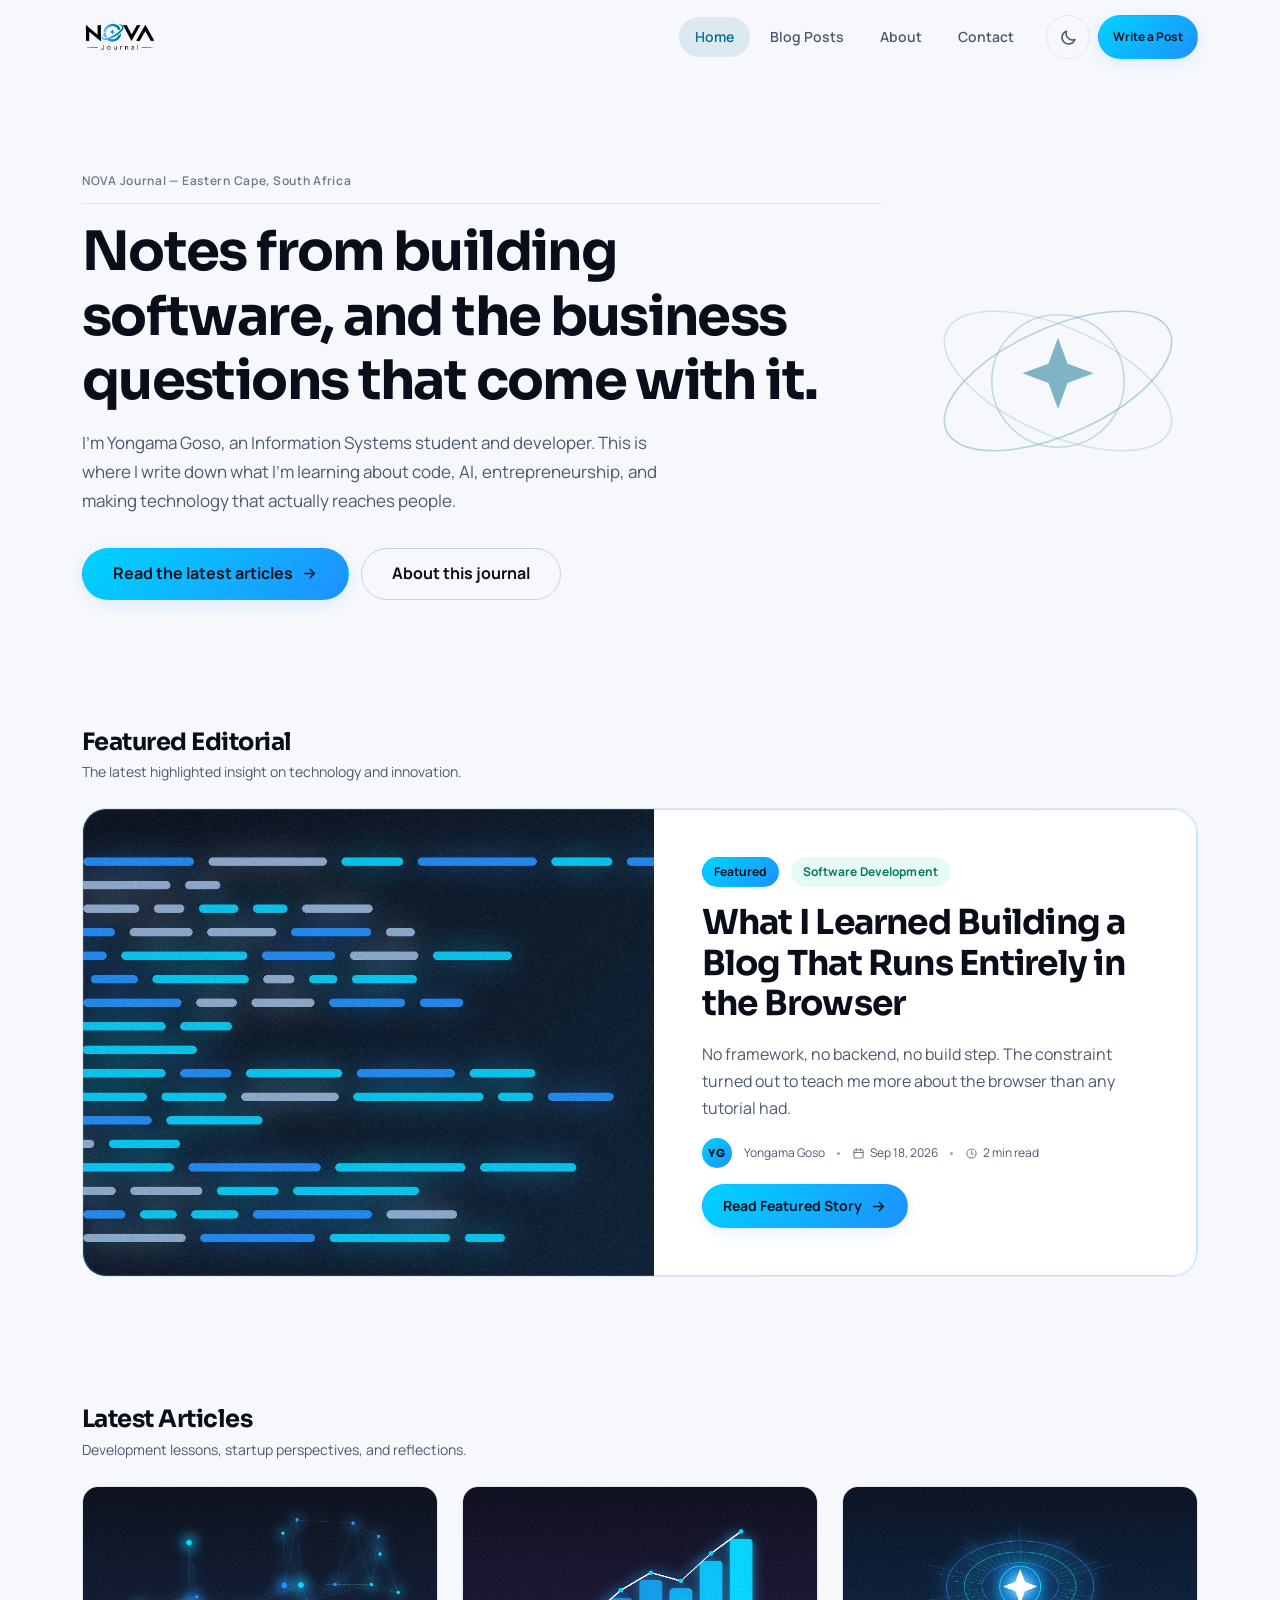
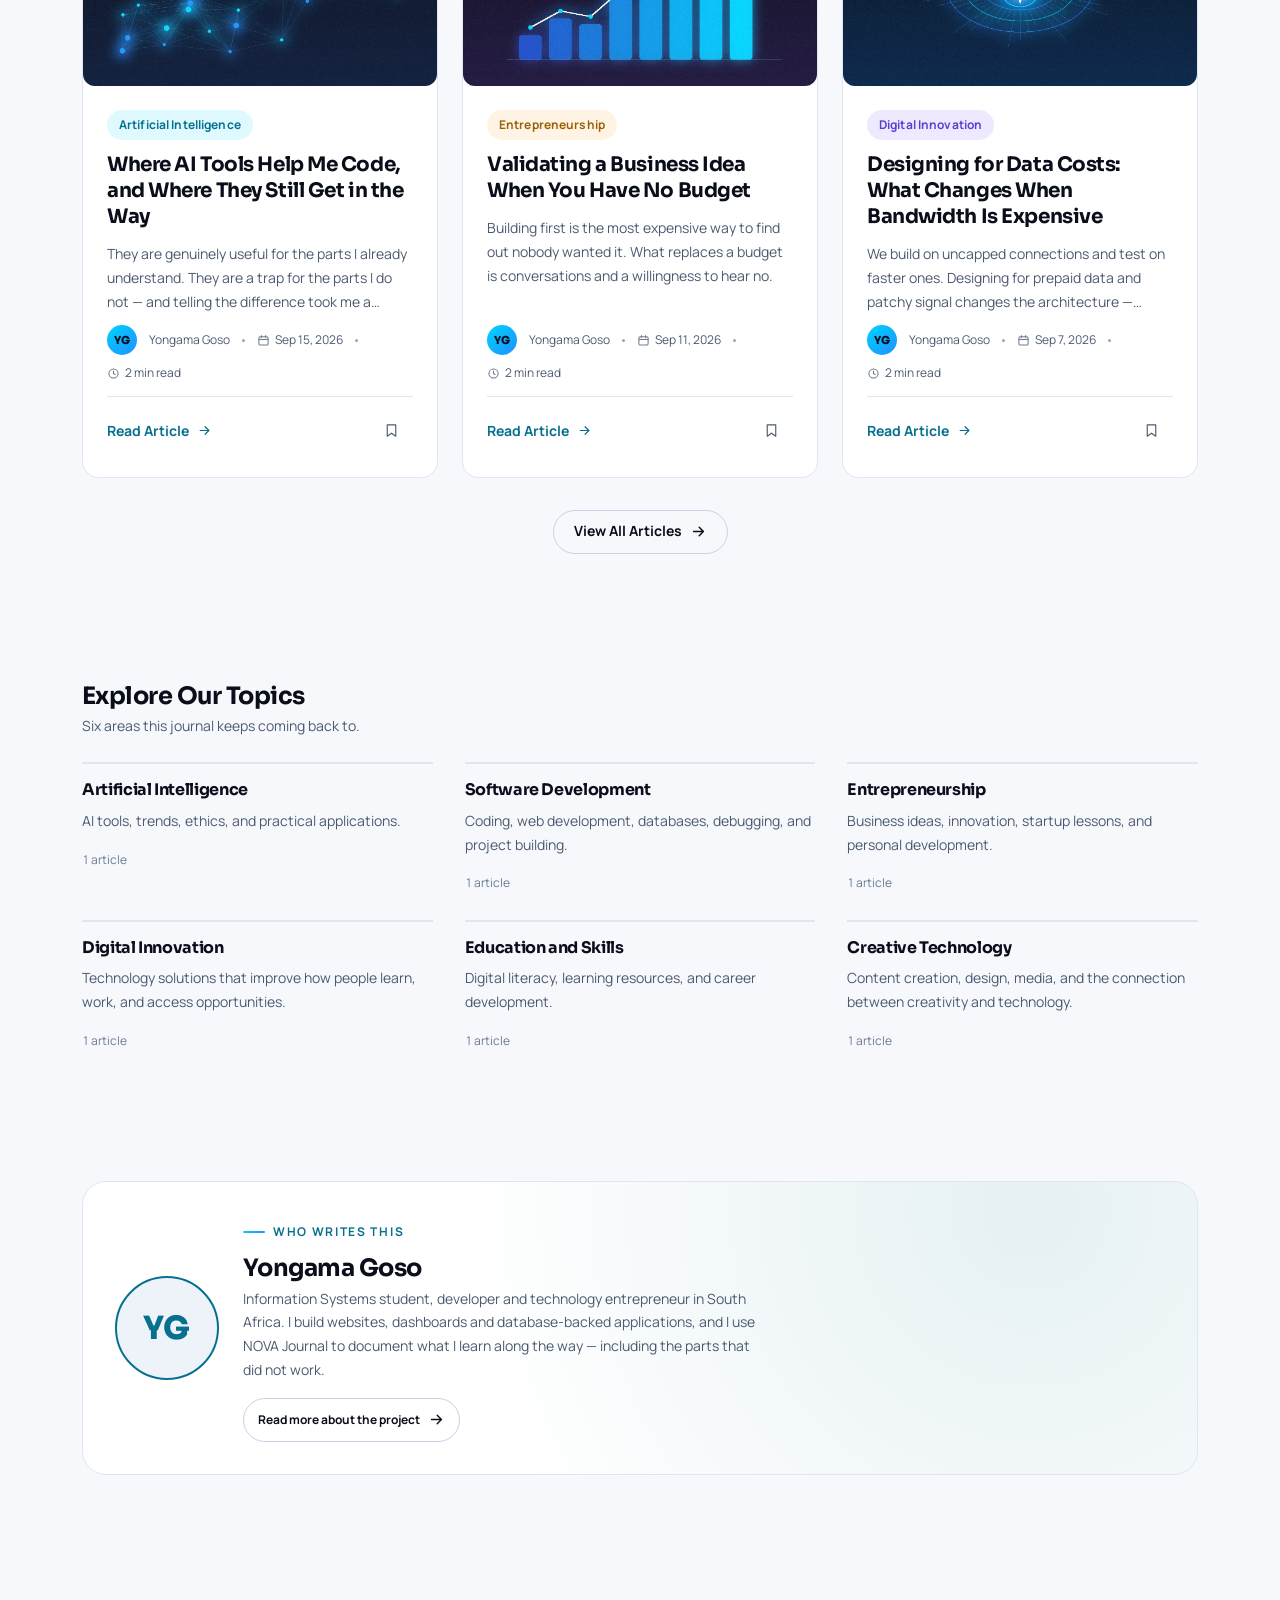
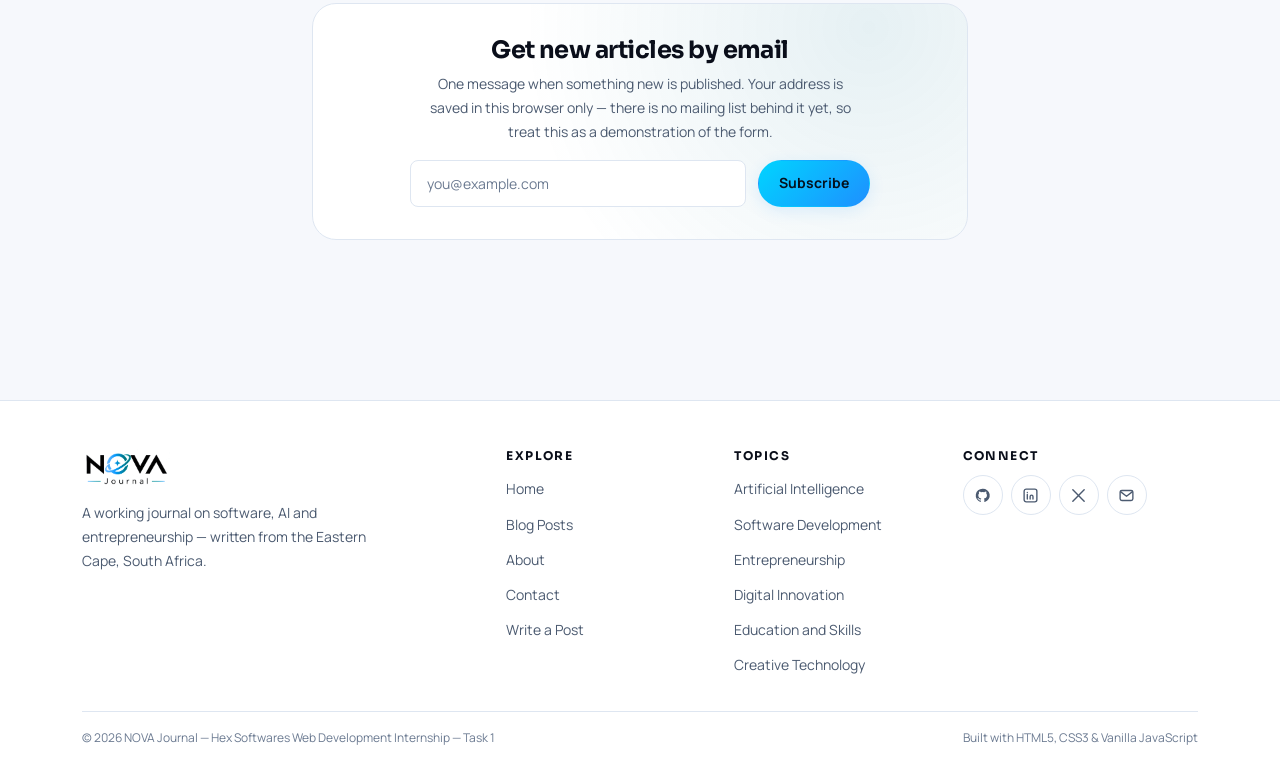
==== commit ebdb23dd: "Editorial pass: dynamic home sections, saved view, and AI-slop removal Phase 1 — landing page Featur" ====
--- a/index.html
+++ b/index.html
@@ -3,8 +3,8 @@
 <head>
 <meta charset="UTF-8">
 <meta name="viewport" content="width=device-width, initial-scale=1.0">
-<title>NOVA Journal — Ideas, Technology and Stories Shaping the Future</title>
-<meta name="description" content="A personal technology journal covering AI, software development, entrepreneurship, digital innovation, education and creative media. Built for the Hex Softwares Web Development Internship.">
+<title>NOVA Journal — Notes on Software, AI and Entrepreneurship</title>
+<meta name="description" content="A working journal by Yongama Goso on software development, artificial intelligence, entrepreneurship and digital innovation — written from the Eastern Cape, South Africa.">
 <link rel="icon" href="assets/images/favicon.png" type="image/png">
 <link rel="stylesheet" href="css/style.css">
 <link rel="stylesheet" href="css/responsive.css">
@@ -66,102 +66,77 @@
 
   <!-- ===================== HERO ===================== -->
   <section class="hero">
-    <div class="hero-mesh" aria-hidden="true"></div>
-    <span class="hero-shape s1" aria-hidden="true"></span>
-    <span class="hero-shape s2" aria-hidden="true"></span>
-    <span class="hero-shape s3" aria-hidden="true"></span>
-
-    <div class="container">
+    <div class="container hero-grid">
       <div class="hero-inner">
-        <p class="eyebrow">NOVA Journal</p>
-        <h1>Ideas, technology, and stories <span class="grad">shaping the future.</span></h1>
-        <p class="hero-sub">Explore practical insights on AI, software development, entrepreneurship, innovation, and creative digital work.</p>
+        <p class="masthead">NOVA Journal — Eastern Cape, South Africa</p>
+        <h1>Notes from building software, and the business questions that come with it.</h1>
+        <p class="hero-sub">I'm Yongama Goso, an Information Systems student and developer. This is where I write down what I'm learning about code, AI, entrepreneurship, and making technology that actually reaches people.</p>
 
         <div class="hero-cta">
           <a class="btn btn-primary btn-lg" href="blog.html">
-            Read the Blog
+            Read the latest articles
             <svg viewBox="0 0 24 24" fill="none" stroke="currentColor" stroke-width="2" stroke-linecap="round" stroke-linejoin="round" aria-hidden="true"><path d="M5 12h14M13 6l6 6-6 6"/></svg>
           </a>
-          <a class="btn btn-ghost btn-lg" href="create-post.html">
-            <svg viewBox="0 0 24 24" fill="none" stroke="currentColor" stroke-width="1.9" stroke-linecap="round" stroke-linejoin="round" aria-hidden="true"><path d="M4 20l4-1 10-10-3-3L5 16z"/><path d="M14 6l3 3"/></svg>
-            Write a Post
-          </a>
-        </div>
-
-        <p class="trust-strip">
-          <span>Featured on LinkedIn</span>
-          <span class="sep" aria-hidden="true">•</span>
-          <span>Built with HTML, CSS &amp; JavaScript</span>
-        </p>
-      </div>
-    </div>
-  </section>
-
-  <!-- ===================== FEATURED POST ===================== -->
+          <a class="btn btn-ghost btn-lg" href="about.html">About this journal</a>
+        </div>
+      </div>
+
+      <!-- Orbital mark from the NOVA logo, used as the hero's visual anchor -->
+      <div class="hero-mark" aria-hidden="true">
+        <svg viewBox="0 0 220 220" fill="none" stroke="currentColor" stroke-width="1.25">
+          <ellipse cx="110" cy="110" rx="96" ry="42" transform="rotate(-24 110 110)" opacity=".55"/>
+          <ellipse cx="110" cy="110" rx="96" ry="42" transform="rotate(24 110 110)" opacity=".3"/>
+          <circle cx="110" cy="110" r="52" opacity=".45"/>
+          <path d="M110 76l7.5 20.5L138 104l-20.5 7.5L110 132l-7.5-20.5L82 104l20.5-7.5z" fill="currentColor" stroke="none"/>
+        </svg>
+      </div>
+    </div>
+  </section>
+
+  <!-- ===================== FEATURED EDITORIAL ===================== -->
   <section class="section" aria-labelledby="featured-heading">
     <div class="container">
       <div class="section-head reveal">
         <div>
-          <h2 class="section-title" id="featured-heading">Featured</h2>
-          <p class="section-sub">The piece worth starting with.</p>
+          <h2 class="section-title" id="featured-heading">Featured Editorial</h2>
+          <p class="section-sub">The latest highlighted insight on technology and innovation.</p>
         </div>
       </div>
       <div id="featured-post"></div>
     </div>
   </section>
 
-  <!-- ===================== LATEST POSTS ===================== -->
+  <!-- ===================== LATEST ARTICLES ===================== -->
   <section class="section" aria-labelledby="latest-heading">
     <div class="container">
       <div class="section-head reveal">
         <div>
-          <h2 class="section-title" id="latest-heading">Latest Posts</h2>
-          <p class="section-sub">Recent writing from the journal.</p>
-        </div>
-        <a class="read-link" href="blog.html">
-          View all posts
+          <h2 class="section-title" id="latest-heading">Latest Articles</h2>
+          <p class="section-sub">Development lessons, startup perspectives, and reflections.</p>
+        </div>
+      </div>
+
+      <div class="grid grid-3" id="latest-posts"></div>
+
+      <div class="load-more-wrap reveal">
+        <a class="btn btn-ghost" href="blog.html">
+          View All Articles
           <svg viewBox="0 0 24 24" fill="none" stroke="currentColor" stroke-width="2" stroke-linecap="round" stroke-linejoin="round" aria-hidden="true"><path d="M5 12h14M13 6l6 6-6 6"/></svg>
         </a>
       </div>
-      <div class="grid grid-3" id="latest-posts"></div>
-    </div>
-  </section>
-
-  <!-- ===================== CATEGORIES ===================== -->
+    </div>
+  </section>
+
+  <!-- ===================== EXPLORE OUR TOPICS ===================== -->
   <section class="section" aria-labelledby="topics-heading">
     <div class="container">
       <div class="section-head reveal">
         <div>
-          <h2 class="section-title" id="topics-heading">Browse by Topic</h2>
-          <p class="section-sub">Jump straight to what interests you.</p>
-        </div>
-      </div>
-      <div class="chip-row reveal" id="category-chips"></div>
-    </div>
-  </section>
-
-  <!-- ===================== STATS ===================== -->
-  <section class="section" aria-labelledby="stats-heading">
-    <div class="container">
-      <h2 class="sr-only" id="stats-heading">Journal statistics</h2>
-      <div class="stats reveal" id="stats">
-        <div class="stat">
-          <span class="stat-num" data-stat="posts">0</span>
-          <span class="stat-label">Posts</span>
-        </div>
-        <div class="stat">
-          <span class="stat-num" data-stat="categories">0</span>
-          <span class="stat-label">Categories</span>
-        </div>
-        <div class="stat">
-          <span class="stat-num" data-stat="authors">0</span>
-          <span class="stat-label">Authors</span>
-        </div>
-        <div class="stat">
-          <span class="stat-num" data-stat="topics">0</span>
-          <span class="stat-label">Topics</span>
-        </div>
-      </div>
+          <h2 class="section-title" id="topics-heading">Explore Our Topics</h2>
+          <p class="section-sub">Six areas this journal keeps coming back to.</p>
+        </div>
+      </div>
+      <div class="topic-grid" id="topic-grid"></div>
     </div>
   </section>
 
@@ -170,16 +145,17 @@
     <div class="container">
       <div class="panel panel-gradient reveal">
         <div class="about-preview">
-          <img class="about-portrait" src="assets/images/author-avatar.jpg" alt="Portrait of Yongama, author of NOVA Journal" width="400" height="400" data-fallback="assets/images/fallback.jpg">
+          <span class="about-portrait monogram" aria-hidden="true">YG</span>
           <div>
-            <p class="eyebrow">About the author</p>
-            <h2 class="section-title" id="about-preview-heading">Written by Yongama</h2>
-            <p class="section-sub" style="font-size:var(--fs-sm); margin-bottom:var(--sp-4); max-width:56ch;">
-              Information Systems student and emerging technology entrepreneur based in the Eastern Cape, South Africa.
-              NOVA Journal is where I work through what I am learning about AI, building software, and starting things.
+            <p class="eyebrow">Who writes this</p>
+            <h2 class="section-title" id="about-preview-heading">Yongama Goso</h2>
+            <p class="section-sub" style="font-size:var(--fs-sm); margin-bottom:var(--sp-4); max-width:58ch;">
+              Information Systems student, developer and technology entrepreneur in South Africa.
+              I build websites, dashboards and database-backed applications, and I use NOVA Journal
+              to document what I learn along the way — including the parts that did not work.
             </p>
             <a class="btn btn-ghost btn-sm" href="about.html">
-              More about this project
+              Read more about the project
               <svg viewBox="0 0 24 24" fill="none" stroke="currentColor" stroke-width="2" stroke-linecap="round" stroke-linejoin="round" aria-hidden="true"><path d="M5 12h14M13 6l6 6-6 6"/></svg>
             </a>
           </div>
@@ -192,10 +168,10 @@
   <section class="section" aria-labelledby="newsletter-heading">
     <div class="container container-narrow">
       <div class="panel panel-gradient reveal" style="text-align:center;">
-        <p class="eyebrow" style="justify-content:center;">Stay in the loop</p>
-        <h2 class="section-title" id="newsletter-heading">Get new posts by email</h2>
-        <p class="section-sub" style="max-width:46ch; margin:var(--sp-2) auto 0;">
-          No spam, no tracking. Your address is stored only in this browser — this is a front-end demo.
+        <h2 class="section-title" id="newsletter-heading">Get new articles by email</h2>
+        <p class="section-sub" style="max-width:48ch; margin:var(--sp-2) auto 0;">
+          One message when something new is published. Your address is saved in this browser only —
+          there is no mailing list behind it yet, so treat this as a demonstration of the form.
         </p>
 
         <form class="newsletter-form" data-newsletter novalidate style="justify-content:center; max-width:460px; margin-inline:auto;">
@@ -218,9 +194,9 @@
     <div class="footer-grid">
       <div>
         <a href="index.html" class="footer-brand" aria-label="NOVA Journal — home">
-          <img src="assets/images/nova-journal-logo.png" alt="NOVA Journal" width="1053" height="476" data-fallback="assets/images/fallback.jpg">
+          <img src="assets/images/nova-journal-logo.png" alt="NOVA Journal" width="1053" height="476" loading="lazy" data-fallback="assets/images/fallback.jpg">
         </a>
-        <p class="footer-tagline">Ideas, technology and stories shaping the future — written from the Eastern Cape, South Africa.</p>
+        <p class="footer-tagline">A working journal on software, AI and entrepreneurship — written from the Eastern Cape, South Africa.</p>
       </div>
 
       <div class="footer-col">
@@ -241,7 +217,8 @@
           <li><a href="blog.html?category=Software%20Development">Software Development</a></li>
           <li><a href="blog.html?category=Entrepreneurship">Entrepreneurship</a></li>
           <li><a href="blog.html?category=Digital%20Innovation">Digital Innovation</a></li>
-          <li><a href="blog.html?category=Education">Education</a></li>
+          <li><a href="blog.html?category=Education%20and%20Skills">Education and Skills</a></li>
+          <li><a href="blog.html?category=Creative%20Technology">Creative Technology</a></li>
         </ul>
       </div>
 
--- a/css/style.css
+++ b/css/style.css
@@ -97,11 +97,8 @@
   --shadow-sm: 0 1px 2px rgba(0, 0, 0, .4);
   --shadow-md: 0 8px 24px rgba(0, 0, 0, .42);
   --shadow-lg: 0 20px 56px rgba(0, 0, 0, .55);
-  --shadow-glow: 0 10px 40px rgba(0, 150, 220, .28);
-
-  --hero-mesh-1: rgba(0, 212, 255, .20);
-  --hero-mesh-2: rgba(30, 144, 255, .18);
-  --hero-mesh-3: rgba(120, 80, 255, .14);
+  --shadow-glow: 0 4px 16px rgba(0, 150, 220, .16);
+
   --scrim: rgba(4, 8, 16, .72);
 }
 
@@ -135,11 +132,8 @@
   --shadow-sm: 0 1px 2px rgba(16, 32, 56, .07);
   --shadow-md: 0 8px 24px rgba(16, 32, 56, .10);
   --shadow-lg: 0 20px 56px rgba(16, 32, 56, .14);
-  --shadow-glow: 0 10px 40px rgba(30, 144, 255, .18);
-
-  --hero-mesh-1: rgba(0, 170, 210, .20);
-  --hero-mesh-2: rgba(30, 144, 255, .16);
-  --hero-mesh-3: rgba(140, 110, 255, .12);
+  --shadow-glow: 0 4px 16px rgba(30, 144, 255, .12);
+
   --scrim: rgba(255, 255, 255, .70);
 }
 
@@ -405,7 +399,7 @@
 .btn-primary:hover {
   color: var(--btn-on-accent);
   transform: translateY(-2px);
-  box-shadow: 0 14px 44px rgba(0, 170, 235, .42);
+  box-shadow: 0 8px 24px rgba(0, 170, 235, .26);
 }
 
 .btn-ghost {
@@ -483,110 +477,54 @@
   position: relative;
   padding-block: var(--sp-8) var(--sp-7);
   overflow: hidden;
-  isolation: isolate;
-}
-
-.hero-mesh {
-  position: absolute;
-  inset: -30% -10% auto -10%;
-  height: 150%;
-  z-index: -2;
-  background:
-    radial-gradient(42% 40% at 18% 28%, var(--hero-mesh-1) 0%, transparent 62%),
-    radial-gradient(38% 38% at 82% 22%, var(--hero-mesh-2) 0%, transparent 60%),
-    radial-gradient(44% 42% at 55% 78%, var(--hero-mesh-3) 0%, transparent 64%);
-  filter: blur(24px);
-  animation: meshDrift 26s ease-in-out infinite alternate;
-  pointer-events: none;
-}
-
-@keyframes meshDrift {
-  0%   { transform: translate3d(0, 0, 0) scale(1); }
-  50%  { transform: translate3d(-3%, 2%, 0) scale(1.08); }
-  100% { transform: translate3d(3%, -2%, 0) scale(1.03); }
-}
-
-/* Faint grid texture behind hero */
-.hero::before {
-  content: '';
-  position: absolute;
-  inset: 0;
-  z-index: -3;
-  background-image:
-    linear-gradient(var(--border) 1px, transparent 1px),
-    linear-gradient(90deg, var(--border) 1px, transparent 1px);
-  background-size: 64px 64px;
-  mask-image: radial-gradient(circle at 50% 35%, #000 0%, transparent 72%);
-  -webkit-mask-image: radial-gradient(circle at 50% 35%, #000 0%, transparent 72%);
-  opacity: .5;
-  pointer-events: none;
-}
-
-.hero-shape {
-  position: absolute;
-  border-radius: 50%;
-  z-index: -1;
-  pointer-events: none;
-  opacity: .5;
-  border: 1.5px solid var(--accent);
-  animation: floatY 13s ease-in-out infinite;
-}
-
-.hero-shape.s1 { width: 108px; height: 108px; top: 16%; right: 9%; }
-.hero-shape.s2 { width: 62px;  height: 62px;  bottom: 20%; left: 7%; animation-delay: -4s; opacity: .35; }
-.hero-shape.s3 {
-  width: 150px; height: 150px; top: 58%; right: 22%;
-  border-radius: 34%; transform: rotate(22deg); animation-delay: -8s; opacity: .22;
-}
-
-@keyframes floatY {
-  0%, 100% { transform: translateY(0) rotate(0deg); }
-  50%      { transform: translateY(-22px) rotate(8deg); }
-}
-
-.hero-inner { max-width: 760px; }
+}
+
+/* Left-aligned editorial masthead, not a centred marketing hero */
+.hero-grid {
+  display: grid;
+  gap: var(--sp-6);
+  align-items: center;
+}
+
+.hero-inner { max-width: 60ch; }
+
+.masthead {
+  font-size: var(--fs-xs);
+  font-weight: 600;
+  letter-spacing: .06em;
+  color: var(--text-faint);
+  padding-bottom: var(--sp-3);
+  margin-bottom: var(--sp-4);
+  border-bottom: 1px solid var(--border);
+}
 
 .hero h1 {
   font-size: var(--fs-3xl);
-  font-weight: 800;
-  letter-spacing: -0.035em;
+  font-weight: 700;
+  letter-spacing: -0.03em;
+  text-wrap: balance;
   margin-bottom: var(--sp-4);
-}
-
-.hero h1 .grad {
-  background: var(--brand-gradient);
-  -webkit-background-clip: text;
-  background-clip: text;
-  color: transparent;
 }
 
 .hero-sub {
   font-size: var(--fs-md);
   color: var(--text-muted);
-  max-width: 620px;
+  max-width: 58ch;
   margin-bottom: var(--sp-6);
 }
 
 .hero-cta { display: flex; flex-wrap: wrap; gap: var(--sp-3); }
 
-/* Trust strip */
-.trust-strip {
-  display: flex;
-  flex-wrap: wrap;
-  align-items: center;
-  gap: var(--sp-2) var(--sp-4);
-  margin-top: var(--sp-6);
-  padding-top: var(--sp-5);
-  border-top: 1px solid var(--border);
-  font-size: var(--fs-xs);
-  font-weight: 600;
-  letter-spacing: .04em;
-  color: var(--text-faint);
-  text-transform: uppercase;
-}
-
-.trust-strip span { display: inline-flex; align-items: center; gap: var(--sp-2); }
-.trust-strip .sep { color: var(--accent); }
+/* The orbit from the NOVA wordmark, reused as the hero's visual anchor.
+   Decorative, but tied to the identity rather than an abstract blob. */
+.hero-mark {
+  display: none;
+  justify-self: center;
+  color: var(--accent);
+  opacity: .5;
+}
+
+.hero-mark svg { width: min(280px, 34vw); height: auto; }
 
 /* --------------------------------------------------------------------------
    7. COVER IMAGES & PLACEHOLDERS
@@ -741,7 +679,7 @@
   mask: linear-gradient(#000 0 0) content-box, linear-gradient(#000 0 0);
   -webkit-mask-composite: xor;
   mask-composite: exclude;
-  opacity: .5;
+  opacity: .28;
 }
 
 .featured-card .cover { border-radius: 0; height: 100%; }
@@ -772,8 +710,7 @@
   border-radius: var(--r-pill);
   font-size: var(--fs-xs);
   font-weight: 700;
-  letter-spacing: .05em;
-  text-transform: uppercase;
+  letter-spacing: .01em;
   background: var(--accent-soft);
   color: var(--accent);
   border: 1px solid transparent;
@@ -885,6 +822,109 @@
 
 .tag::before { content: '#'; opacity: .55; margin-right: 2px; }
 
+/* Saved-articles chip carries an icon so it reads as a mode, not a topic */
+.chip-saved svg { width: 15px; height: 15px; }
+.chip-saved[aria-pressed="true"] svg { color: var(--accent); }
+
+/* --------------------------------------------------------------------------
+   9b. TOPIC INDEX  ("Explore Our Topics")
+   Deliberately NOT an article card: a ruled editorial index entry, so the
+   two sections do not read as the same repeated grid.
+   -------------------------------------------------------------------------- */
+
+.topic-grid {
+  display: grid;
+  gap: var(--sp-5) var(--sp-6);
+}
+
+.topic-card {
+  display: block;
+  padding-top: var(--sp-4);
+  border-top: 2px solid var(--border);
+  color: var(--text);
+  transition: border-color var(--t-base), transform var(--t-base);
+}
+
+.topic-card:hover,
+.topic-card:focus-visible {
+  border-top-color: var(--accent);
+  transform: translateY(-2px);
+  color: var(--text);
+}
+
+.topic-name {
+  font-size: var(--fs-base);
+  line-height: 1.3;
+  margin-bottom: var(--sp-2);
+  transition: color var(--t-fast);
+}
+
+.topic-card:hover .topic-name { color: var(--accent); }
+
+.topic-blurb {
+  font-size: var(--fs-sm);
+  color: var(--text-muted);
+  margin-bottom: var(--sp-3);
+}
+
+.topic-count {
+  font-size: var(--fs-xs);
+  color: var(--text-faint);
+  font-variant-numeric: tabular-nums;
+}
+
+/* --------------------------------------------------------------------------
+   9c. BREADCRUMBS
+   -------------------------------------------------------------------------- */
+
+.breadcrumbs { margin-bottom: var(--sp-4); }
+
+.breadcrumbs ol {
+  list-style: none;
+  display: flex;
+  flex-wrap: wrap;
+  align-items: center;
+  gap: var(--sp-2);
+  font-size: var(--fs-xs);
+}
+
+.breadcrumbs li { display: inline-flex; align-items: center; gap: var(--sp-2); }
+.breadcrumbs li + li::before { content: '/'; color: var(--text-faint); opacity: .6; }
+.breadcrumbs a { color: var(--text-muted); }
+.breadcrumbs a:hover { color: var(--accent); }
+.breadcrumbs [aria-current="page"] { color: var(--text); font-weight: 600; }
+
+/* --------------------------------------------------------------------------
+   9d. SKILL LIST (About) — a ruled definition list, not another card grid
+   -------------------------------------------------------------------------- */
+
+.skill-list { display: grid; gap: 0; }
+
+.skill-row {
+  display: grid;
+  gap: var(--sp-1) var(--sp-5);
+  padding-block: var(--sp-4);
+  border-bottom: 1px solid var(--border);
+}
+
+.skill-row:first-child { border-top: 1px solid var(--border); }
+
+.skill-row dt {
+  font-family: var(--font-display);
+  font-weight: 700;
+  font-size: var(--fs-sm);
+  color: var(--text);
+}
+
+.skill-row dd {
+  font-size: var(--fs-sm);
+  color: var(--text-muted);
+}
+
+@media (min-width: 640px) {
+  .skill-row { grid-template-columns: 200px minmax(0, 1fr); align-items: baseline; }
+}
+
 /* --------------------------------------------------------------------------
    10. STATS / ABOUT PREVIEW / NEWSLETTER
    -------------------------------------------------------------------------- */
@@ -943,11 +983,26 @@
 .about-portrait {
   width: 104px;
   height: 104px;
+  flex-shrink: 0;
   border-radius: 50%;
   object-fit: cover;
   border: 2px solid var(--accent);
   padding: 3px;
   background: var(--bg);
+}
+
+/* Typographic monogram stands in for a portrait. An honest placeholder
+   beats a stock face — swap in a real photo when one is available. */
+.monogram {
+  display: grid;
+  place-items: center;
+  font-family: var(--font-display);
+  font-size: 2rem;
+  font-weight: 800;
+  letter-spacing: .02em;
+  color: var(--accent);
+  background: var(--surface-2);
+  padding: 0;
 }
 
 .newsletter-form {
@@ -1636,7 +1691,6 @@
   }
   html { scroll-behavior: auto; }
   .js .reveal { opacity: 1; transform: none; }
-  .hero-mesh, .hero-shape { animation: none; }
 }
 
 @media (prefers-contrast: more) {
--- a/css/responsive.css
+++ b/css/responsive.css
@@ -127,6 +127,7 @@
 
   .grid-2 { grid-template-columns: repeat(2, 1fr); }
   .grid-3 { grid-template-columns: repeat(2, 1fr); }
+  .topic-grid { grid-template-columns: repeat(2, 1fr); }
 
   .section { padding-block: var(--sp-8); }
 
@@ -153,6 +154,9 @@
   .hero { padding-block: var(--sp-9) var(--sp-8); }
   .hero h1 { font-size: var(--fs-3xl); }
 
+  .hero-grid { grid-template-columns: minmax(0, 1.15fr) auto; }
+  .hero-mark { display: block; }
+
   /* Featured post: image left, text right */
   .featured-card { grid-template-columns: 1.05fr 1fr; align-items: stretch; }
   .featured-card .cover { aspect-ratio: auto; min-height: 340px; }
@@ -192,6 +196,7 @@
 
 @media (min-width: 1100px) {
   .grid-3 { grid-template-columns: repeat(3, 1fr); }
+  .topic-grid { grid-template-columns: repeat(3, 1fr); }
 
   .hero-inner { max-width: 800px; }
 
@@ -234,7 +239,6 @@
   .form-actions { flex-direction: column; }
   .form-actions .btn { width: 100%; }
 
-  .hero-shape { display: none; }
 }
 
 /* --------------------------------------------------------------------------
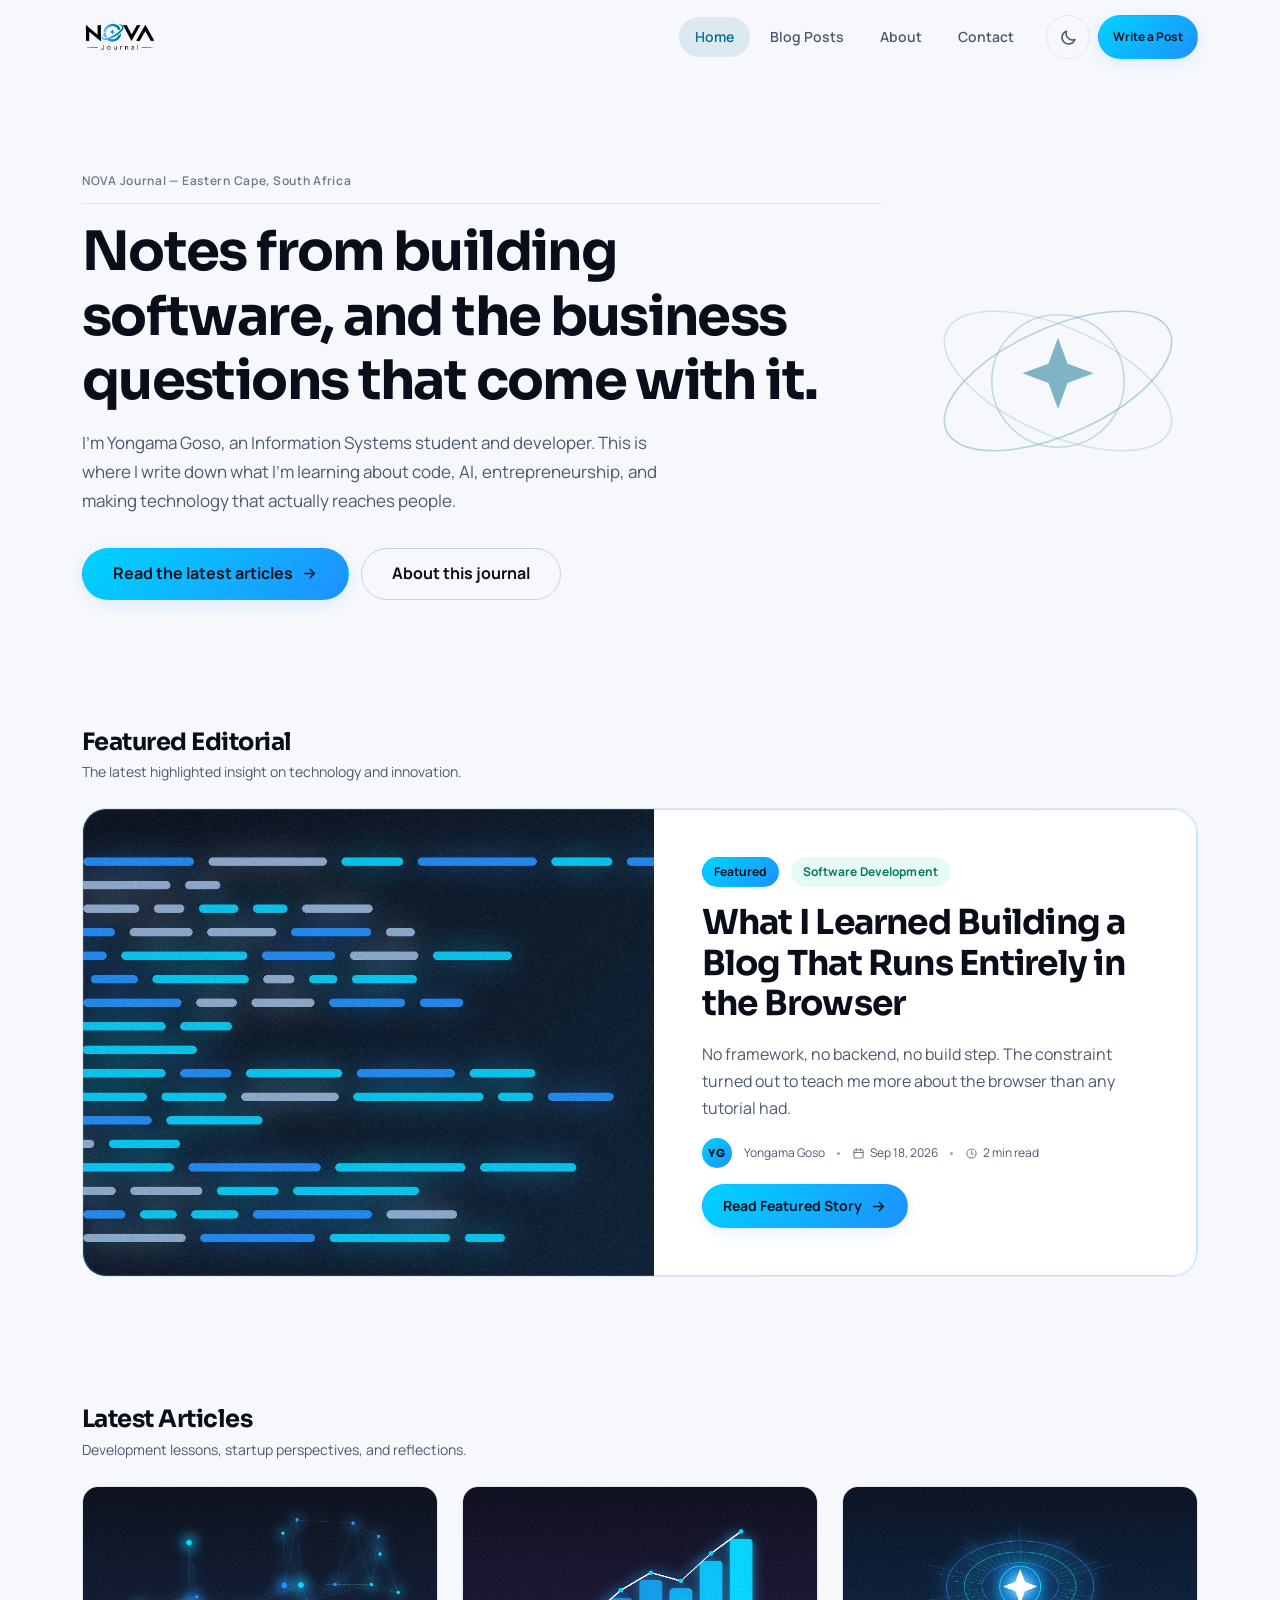
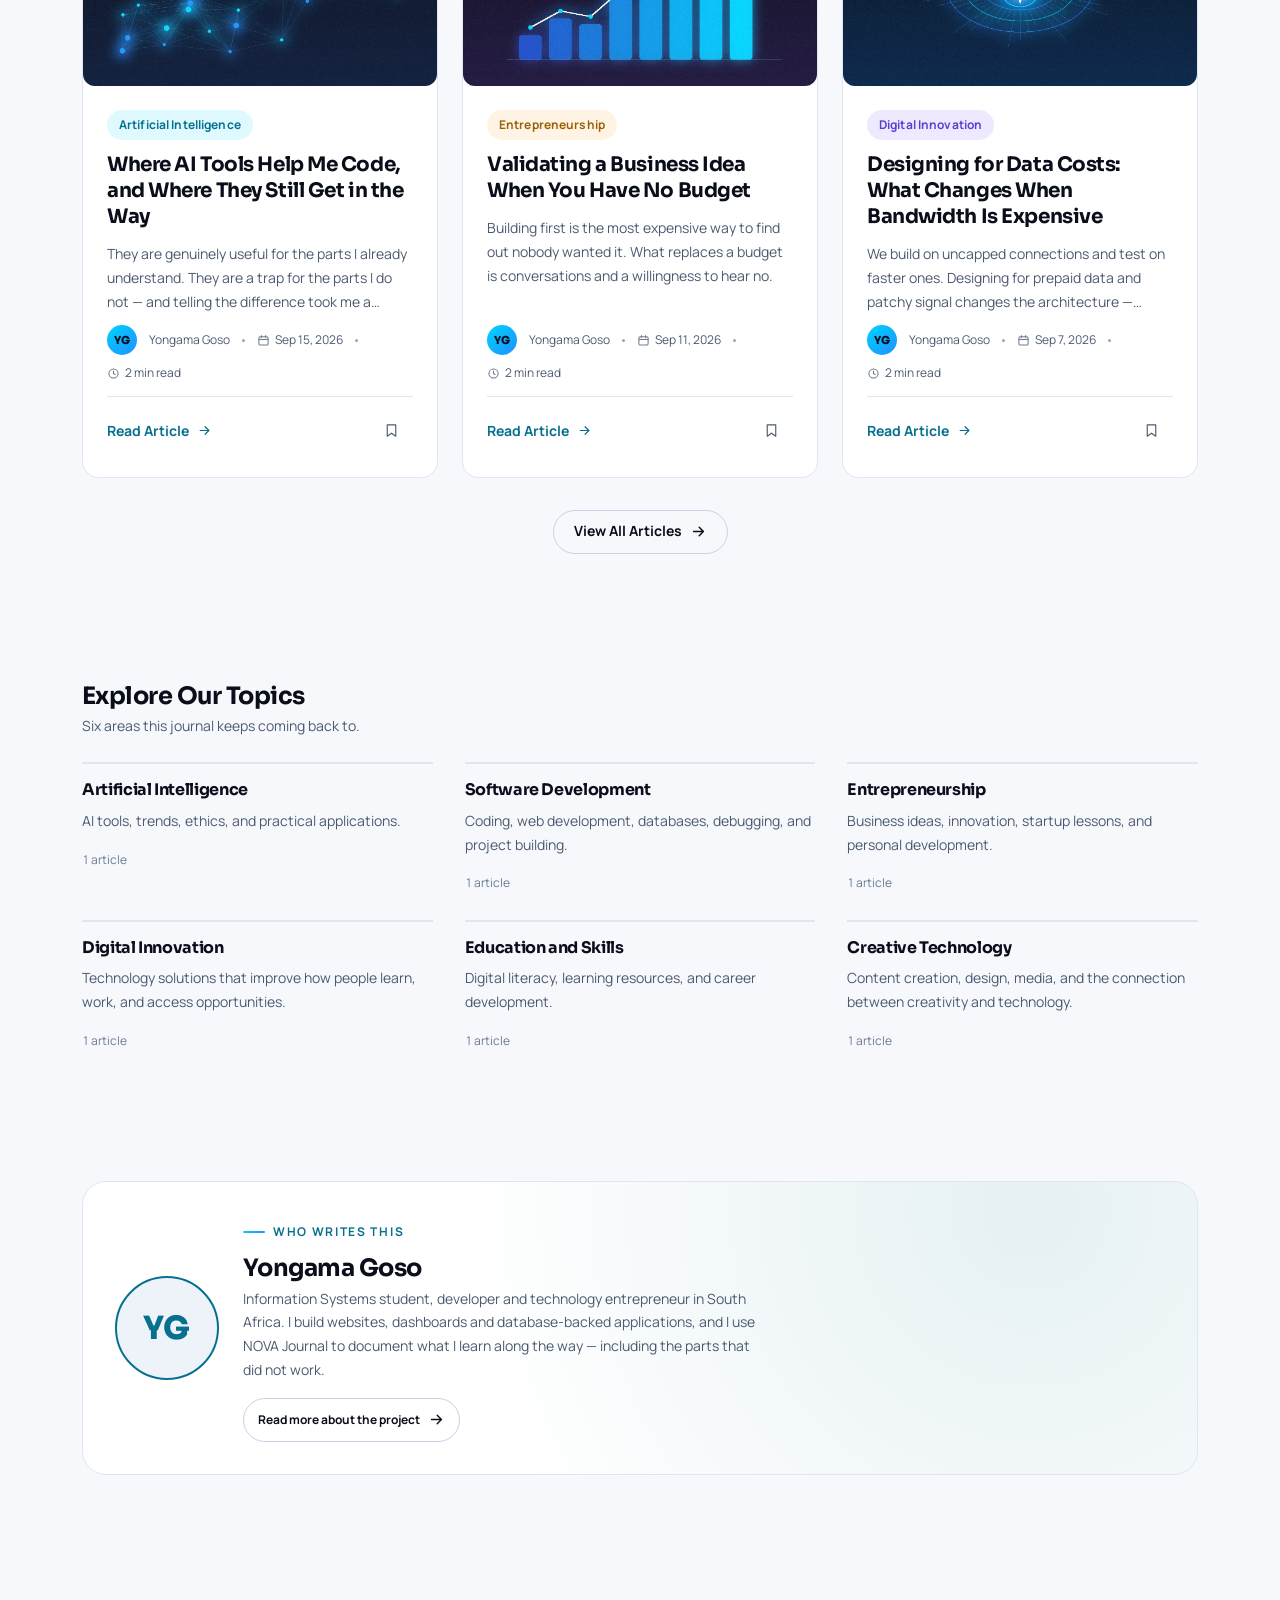
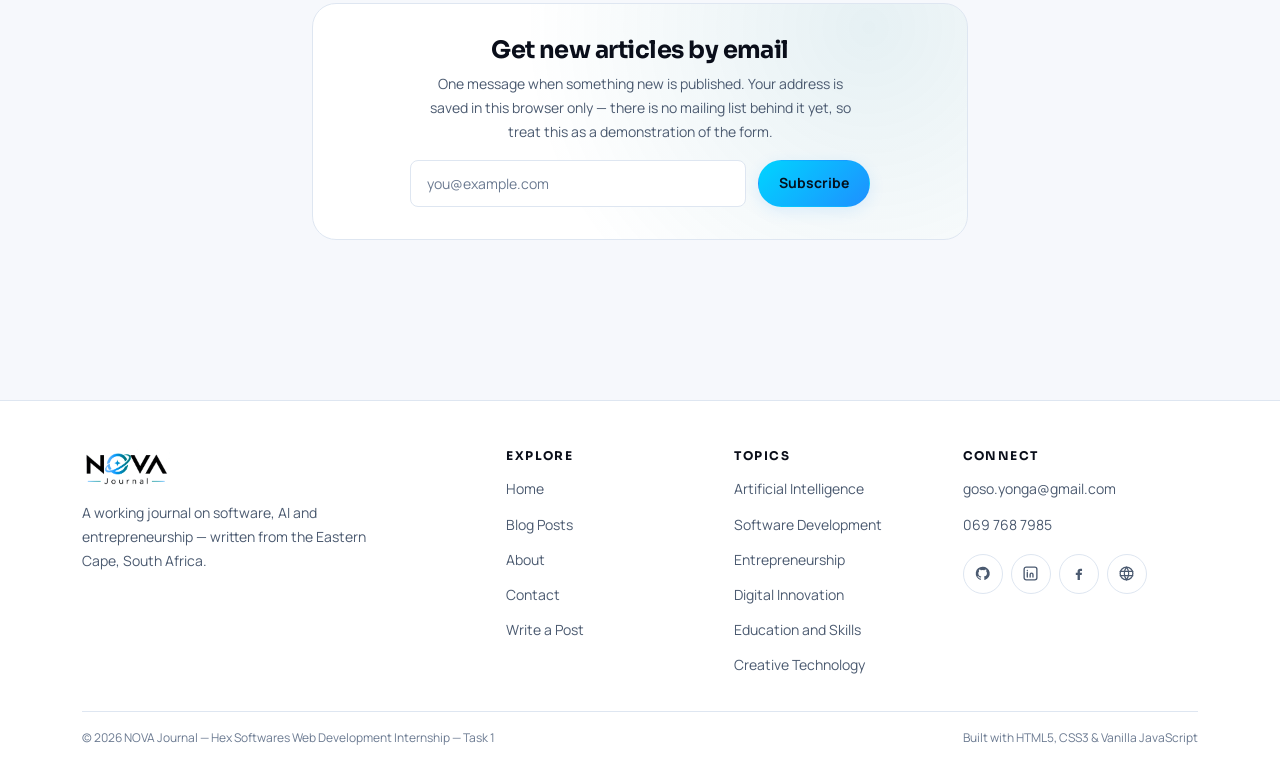
==== commit db14710d: "Add real contact details and remove placeholder profile links Replaces the build-time placeholders w" ====
--- a/index.html
+++ b/index.html
@@ -224,18 +224,22 @@
 
       <div class="footer-col">
         <h4>Connect</h4>
+        <ul class="footer-contact">
+          <li><a href="mailto:goso.yonga@gmail.com">goso.yonga@gmail.com</a></li>
+          <li><a href="tel:+27697687985">069 768 7985</a></li>
+        </ul>
         <div class="social-row">
-          <a href="https://github.com" target="_blank" rel="noopener noreferrer" aria-label="GitHub profile">
+          <a href="https://github.com/BigGee6566" target="_blank" rel="noopener noreferrer" aria-label="GitHub profile">
             <svg viewBox="0 0 24 24" fill="currentColor" aria-hidden="true"><path d="M12 2.4a9.6 9.6 0 00-3 18.7c.5.1.6-.2.6-.5v-1.7c-2.6.6-3.2-1.2-3.2-1.2-.5-1.1-1.1-1.4-1.1-1.4-.9-.6.1-.6.1-.6 1 .1 1.5 1 1.5 1 .9 1.5 2.3 1.1 2.9.8.1-.6.3-1.1.6-1.3-2.1-.2-4.3-1-4.3-4.6 0-1 .4-1.9 1-2.5-.1-.3-.4-1.3.1-2.6 0 0 .8-.3 2.6 1a9 9 0 014.8 0c1.8-1.3 2.6-1 2.6-1 .5 1.3.2 2.3.1 2.6.6.6 1 1.5 1 2.5 0 3.6-2.2 4.4-4.3 4.6.3.3.6.9.6 1.8v2.7c0 .3.2.6.7.5A9.6 9.6 0 0012 2.4z"/></svg>
           </a>
-          <a href="https://www.linkedin.com" target="_blank" rel="noopener noreferrer" aria-label="LinkedIn profile">
+          <a href="https://www.linkedin.com/in/yongama-goso-85aaaa2b0" target="_blank" rel="noopener noreferrer" aria-label="LinkedIn profile">
             <svg viewBox="0 0 24 24" fill="none" stroke="currentColor" stroke-width="1.9" stroke-linecap="round" aria-hidden="true"><rect x="3" y="3" width="18" height="18" rx="3"/><path d="M7.5 10.5V17M7.5 7.6v.1M11.5 17v-3.6a2 2 0 014 0V17"/></svg>
           </a>
-          <a href="https://x.com" target="_blank" rel="noopener noreferrer" aria-label="X profile">
-            <svg viewBox="0 0 24 24" fill="none" stroke="currentColor" stroke-width="2" stroke-linecap="round" aria-hidden="true"><path d="M4 4l16 16M20 4L4 20"/></svg>
-          </a>
-          <a href="contact.html" aria-label="Contact page">
-            <svg viewBox="0 0 24 24" fill="none" stroke="currentColor" stroke-width="1.9" stroke-linecap="round" stroke-linejoin="round" aria-hidden="true"><rect x="3" y="5" width="18" height="14" rx="2.5"/><path d="M3.5 6.5L12 13l8.5-6.5"/></svg>
+          <a href="https://www.facebook.com/yongama.ow.gee" target="_blank" rel="noopener noreferrer" aria-label="Facebook page">
+            <svg viewBox="0 0 24 24" fill="currentColor" aria-hidden="true"><path d="M14.5 8.5h2.5V5.2h-2.6c-2.3 0-3.7 1.4-3.7 3.8v1.8H8.2v3.3h2.5V21h3.3v-6.9h2.5l.4-3.3h-2.9V9.4c0-.6.2-.9.9-.9z"/></svg>
+          </a>
+          <a href="https://biggee6566.github.io/BigGee6566/" target="_blank" rel="noopener noreferrer" aria-label="Personal portfolio website">
+            <svg viewBox="0 0 24 24" fill="none" stroke="currentColor" stroke-width="1.8" stroke-linecap="round" stroke-linejoin="round" aria-hidden="true"><circle cx="12" cy="12" r="9"/><path d="M3.2 9h17.6M3.2 15h17.6"/><path d="M12 3a15 15 0 010 18 15 15 0 010-18z"/></svg>
           </a>
         </div>
       </div>
--- a/css/style.css
+++ b/css/style.css
@@ -1628,6 +1628,23 @@
 .footer-col a { color: var(--text-muted); font-size: var(--fs-sm); }
 .footer-col a:hover { color: var(--accent); }
 
+/* Email / phone sit above the icon row in the footer's Connect column */
+.footer-contact {
+  list-style: none;
+  display: flex;
+  flex-direction: column;
+  gap: var(--sp-2);
+  margin-bottom: var(--sp-4);
+}
+
+.footer-contact a {
+  font-size: var(--fs-sm);
+  color: var(--text-muted);
+  overflow-wrap: anywhere;
+}
+
+.footer-contact a:hover { color: var(--accent); }
+
 .social-row { display: flex; gap: var(--sp-2); }
 
 .social-row a {
